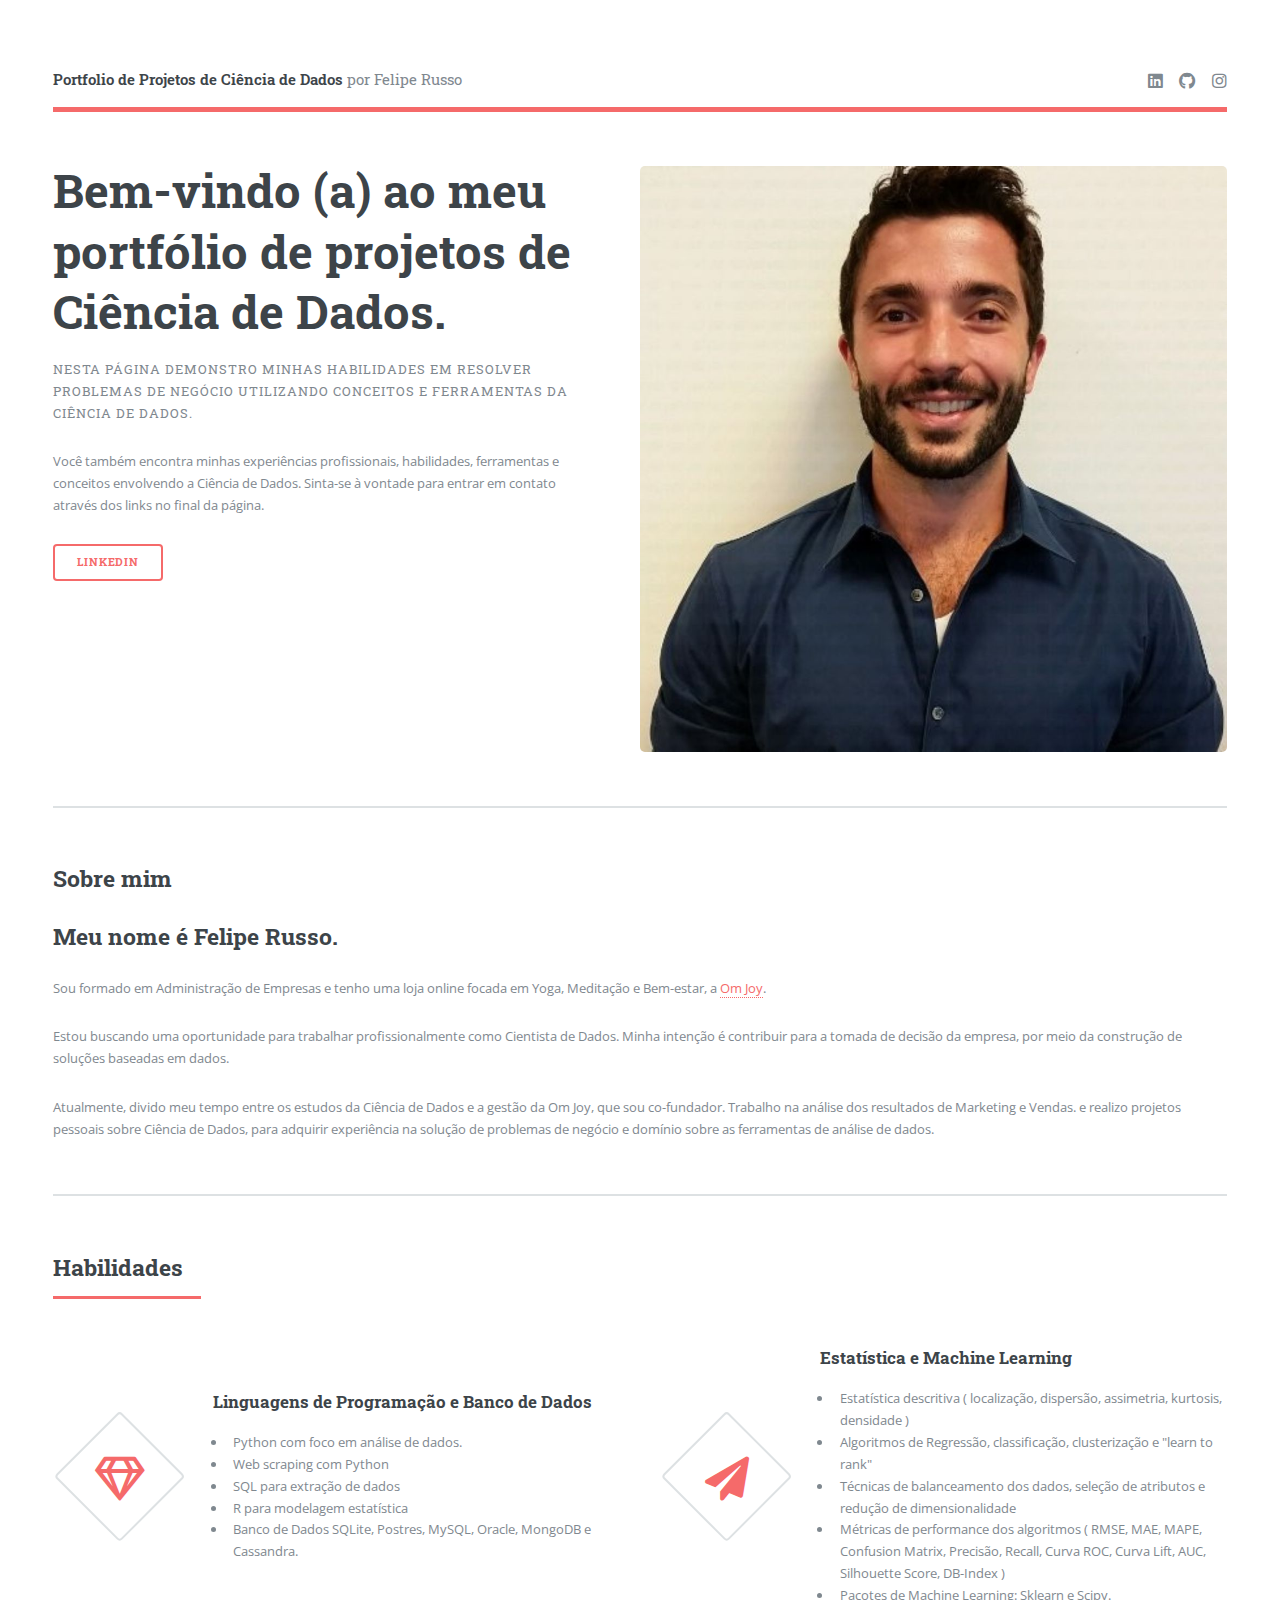
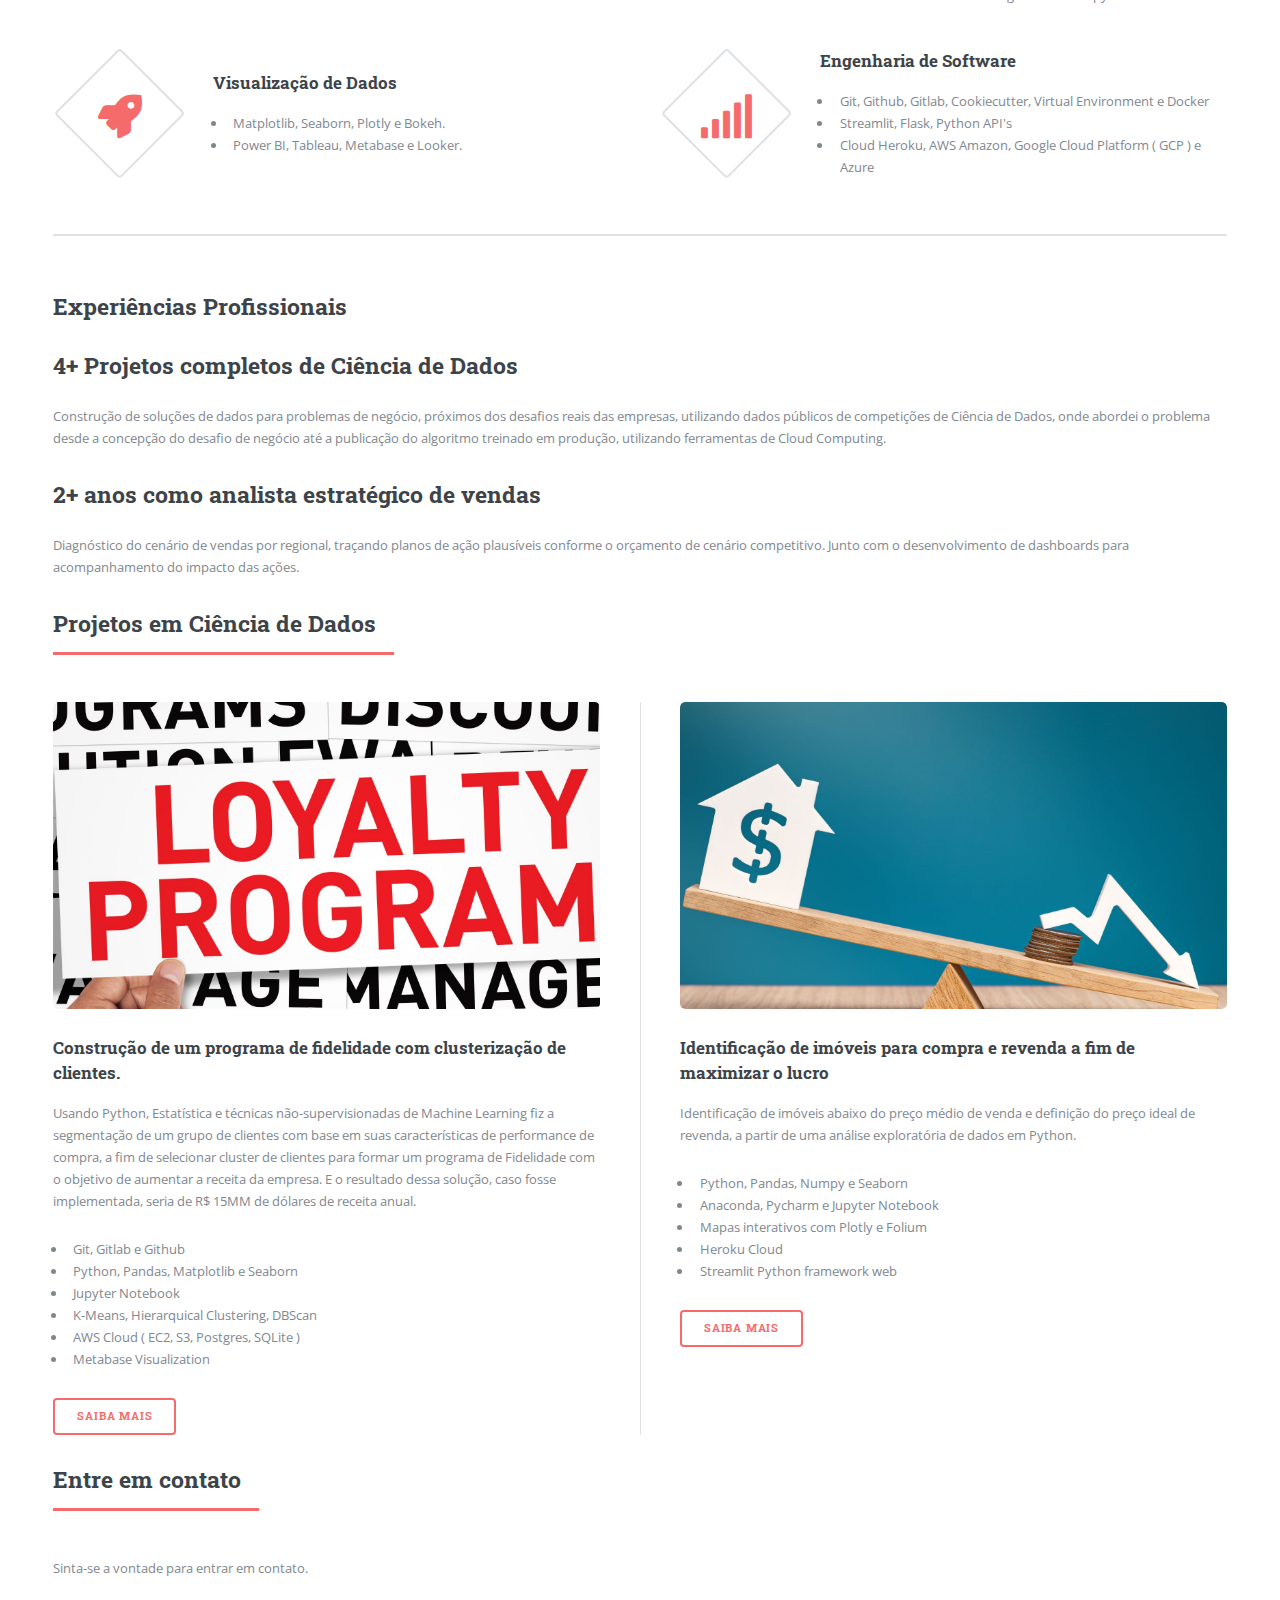
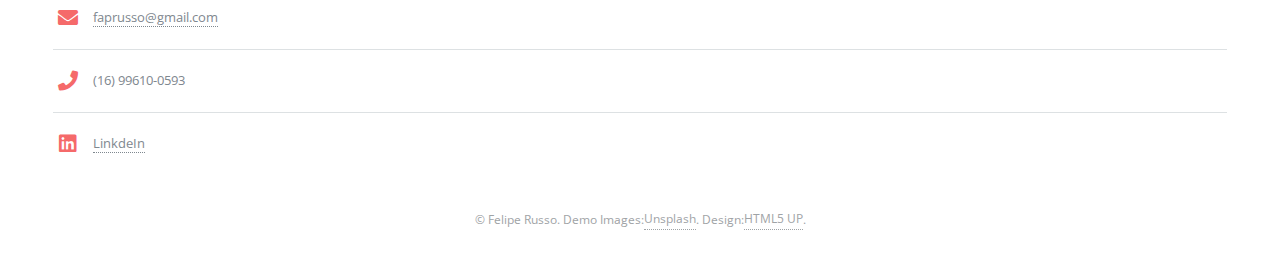
==== index.html @ 366e0771 "first commit" ====
<!DOCTYPE html>

<html>
  <head>
    <title>Portfolio de Projetos de Ciência de Dados</title>
    <meta charset="utf-8" />
    <meta
      name="viewport"
      content="width=device-width, initial-scale=1, user-scalable=no"
    />
    <link rel="stylesheet" href="assets/css/main.css" />
  </head>
  <body class="is-preload">
    <!-- Wrapper -->
    <div id="wrapper">
      <!-- Main -->
      <div id="main">
        <div class="inner">
          <!-- Header -->
          <header id="header">
            <a href="index.html" class="logo"
              ><strong>Portfolio de Projetos de Ciência de Dados</strong> por Felipe
              Russo</a
            >
            <ul class="icons">
              <li>
                <a
                  href="https://www.linkedin.com/in/felipe-russo-76a79837/"
                  target="_blank"
                  class="icon brands fa-linkedin"
                  ><span class="label">Twitter</span></a
                >
              </li>
              <li>
                <a
                  href="https://github.com/faprusso"
                  target="_blank"
                  class="icon brands fa-github"
                  ><span class="label">Facebook</span></a
                >
              </li>
              <li>
                <a
                  href="https://www.instagram.com/faprusso/"
                  target="_blank"
                  class="icon brands fa-instagram"
                  ><span class="label">Instagram</span></a
                >
              </li>
              <!-- <li>
                <a href="#" class="icon brands fa-medium-m"
                  ><span class="label">Medium</span></a
                >
              </li> -->
            </ul>
          </header>

          <!-- Banner -->
          <section id="banner">
            <div class="content">
              <header>
                <h1>
                  Bem-vindo (a) ao meu portfólio de projetos de Ciência de
                  Dados.
                </h1>
                <p>
                  Nesta página demonstro minhas habilidades em resolver
                  problemas de negócio utilizando conceitos e ferramentas da
                  Ciência de Dados.
                </p>
              </header>
              <p>
                Você também encontra minhas experiências profissionais,
                habilidades, ferramentas e conceitos envolvendo a Ciência de
                Dados. Sinta-se à vontade para entrar em contato através dos
                links no final da página.
              </p>

              <ul class="actions">
                <li>
                  <a
                    href="https://www.linkedin.com/in/felipe-russo-76a79837/"
                    target="_blank"
                    class="button big"
                    >LinkedIn</a
                  >
                </li>
              </ul>
            </div>
            <span class="image object">
              <img
                src="images/img_profile_felipe_russo_data_science.jpg"
                alt="felipe_russo_image"
              />
            </span>
          </section>

          <!-- Sobre Mim -->
          <section>
            <header class="main">
              <h2>Sobre mim</h2>
            </header>

            <!-- Content -->
            <h2 id="content">Meu nome é Felipe Russo.</h2>
            <p>
              Sou formado em Administração de Empresas e tenho uma loja online
              focada em Yoga, Meditação e Bem-estar, a
              <a href="https://www.omjoy.com.br/" target="_blank">Om Joy</a>.
            </p>
            <p>
              Estou buscando uma oportunidade para trabalhar profissionalmente
              como Cientista de Dados. Minha intenção é contribuir para a tomada
              de decisão da empresa, por meio da construção de soluções baseadas
              em dados.
            </p>
            <p>
              Atualmente, divido meu tempo entre os estudos da Ciência de Dados
              e a gestão da Om Joy, que sou co-fundador. Trabalho na análise dos
              resultados de Marketing e Vendas. e realizo projetos pessoais
              sobre Ciência de Dados, para adquirir experiência na solução de
              problemas de negócio e domínio sobre as ferramentas de análise de
              dados.
            </p>
          </section>

          <!-- Section -->
          <section>
            <header class="major">
              <h2>Habilidades</h2>
            </header>
            <div class="features">
              <article>
                <span class="icon fa-gem"></span>
                <div class="content">
                  <h3>Linguagens de Programação e Banco de Dados</h3>
                  <ul>
                    <li>Python com foco em análise de dados.</li>
                    <li>Web scraping com Python</li>
                    <li>SQL para extração de dados</li>
                    <li>R para modelagem estatística</li>
                    <li>Banco de Dados SQLite, Postres, MySQL, Oracle, MongoDB e Cassandra.</li>
                  </ul>
                </div>
              </article>
              <article>
                <span class="icon solid fa-paper-plane"></span>
                <div class="content">
                  <h3>Estatística e Machine Learning</h3>
                  <ul>
                    <li>Estatística descritiva ( localização, dispersão, assimetria, kurtosis, densidade )</li>
                    <li>Algoritmos de Regressão, classificação, clusterização e "learn to rank"</li>
                    <li>Técnicas de balanceamento dos dados, seleção de atributos e redução de
                      dimensionalidade</li>
                    <li>Métricas de performance dos algoritmos ( RMSE, MAE, MAPE, Confusion Matrix,
                      Precisão, Recall, Curva ROC, Curva Lift, AUC, Silhouette Score, DB-Index )</li>
                    <li>Pacotes de Machine Learning: Sklearn e Scipy.</li>
                  </ul>
                </div>
              </article>
              <article>
                <span class="icon solid fa-rocket"></span>
                <div class="content">
                  <h3>Visualização de Dados</h3>
                  <ul>
                    <li>Matplotlib, Seaborn, Plotly e Bokeh.</li>
                    <li>Power BI, Tableau, Metabase e Looker.</li>
                  </ul>
                </div>
              </article>
              <article>
                <span class="icon solid fa-signal"></span>
                <div class="content">
                  <h3>Engenharia de Software</h3>
                  <ul>
                    <li>Git, Github, Gitlab, Cookiecutter, Virtual Environment e Docker</li>
                    <li>Streamlit, Flask, Python API's</li>
                    <li>Cloud Heroku, AWS Amazon, Google Cloud Platform ( GCP ) e Azure</li>
                  </ul>
                </div>
              </article>
            </div>
          </section>

          <!-- Experiências Profissionais -->

          <section>
            <header class="main">
              <h2>Experiências Profissionais</h2>
            </header>

            <!-- Content -->
            <h2 id="content">4+ Projetos completos de Ciência de Dados</h2>
            <p>Construção de soluções de dados para problemas de negócio, próximos dos desafios
              reais das empresas, utilizando dados públicos de competições de Ciência de Dados,
              onde abordei o problema desde a concepção do desafio de negócio até a
              publicação do algoritmo treinado em produção, utilizando ferramentas de Cloud
              Computing.</p>
            
              <h2 id="content">2+ anos como analista estratégico de vendas</h2>
            <p>Diagnóstico do cenário de vendas por regional, traçando planos de ação plausíveis 
              conforme o orçamento de cenário competitivo. Junto com o desenvolvimento de dashboards para acompanhamento do impacto das ações.</p>
              

          <!-- Projetos em Ciência de Dados  -->
          <section>
            <header class="major">
              <h2>Projetos em Ciência de Dados</h2>
            </header>
            <div class="posts">
              <article>
                <a href="#" class="image"
                  ><img src="images/loyalty_program.jpg" alt=""
                /></a>
                <h3>
                  Construção de um programa de fidelidade com clusterização de
                  clientes.
                </h3>
                <p>
                  Usando Python, Estatística e técnicas não-supervisionadas de
                  Machine Learning fiz a segmentação de um grupo de clientes com
                  base em suas características de performance de compra, a fim
                  de selecionar cluster de clientes para formar um programa de
                  Fidelidade com o objetivo de aumentar a receita da empresa. E
                  o resultado dessa solução, caso fosse implementada, seria de
                  R$ 15MM de dólares de receita anual.
                </p>
                <ul>
                  <li>Git, Gitlab e Github</li>
                  <li>Python, Pandas, Matplotlib e Seaborn</li>
                  <li>Jupyter Notebook</li>
                  <li>K-Means, Hierarquical Clustering, DBScan</li>
                  <li>AWS Cloud ( EC2, S3, Postgres, SQLite )</li>
                  <li>Metabase Visualization</li>
                </ul>
                <ul class="actions">
                  <li><a href="#" class="button">Saiba Mais</a></li>
                </ul>
              </article>
              <article>
                <a href="#" class="image"
                  ><img src="images/cluster_imob.jpg" alt=""
                /></a>
                <h3>
                  Identificação de imóveis para compra e revenda a fim de
                  maximizar o lucro
                </h3>
                <p>
                  Identificação de imóveis abaixo do preço médio de venda e
                  definição do preço ideal de revenda, a partir de uma análise
                  exploratória de dados em Python.
                </p>
                <ul>
                  <li>Python, Pandas, Numpy e Seaborn</li>
                  <li>Anaconda, Pycharm e Jupyter Notebook</li>
                  <li>Mapas interativos com Plotly e Folium</li>
                  <li>Heroku Cloud</li>
                  <li>Streamlit Python framework web</li>
                </ul>
                <ul class="actions">
                  <li><a href="#" class="button">Saiba Mais</a></li>
                </ul>
              <!-- </article>
              <article>
                <a href="#" class="image"
                  ><img src="images/pic03.jpg" alt=""
                /></a>
                <h3>Tempus ullamcorper</h3>
                <p>
                  Aenean ornare velit lacus, ac varius enim lorem ullamcorper
                  dolore. Proin aliquam facilisis ante interdum. Sed nulla amet
                  lorem feugiat tempus aliquam.
                </p>
                <ul class="actions">
                  <li><a href="#" class="button">More</a></li>
                </ul>
              </article>
              <article>
                <a href="#" class="image"
                  ><img src="images/pic04.jpg" alt=""
                /></a>
                <h3>Sed etiam facilis</h3>
                <p>
                  Aenean ornare velit lacus, ac varius enim lorem ullamcorper
                  dolore. Proin aliquam facilisis ante interdum. Sed nulla amet
                  lorem feugiat tempus aliquam.
                </p>
                <ul class="actions">
                  <li><a href="#" class="button">More</a></li>
                </ul>
              </article>
              <article>
                <a href="#" class="image"
                  ><img src="images/pic05.jpg" alt=""
                /></a>
                <h3>Feugiat lorem aenean</h3>
                <p>
                  Aenean ornare velit lacus, ac varius enim lorem ullamcorper
                  dolore. Proin aliquam facilisis ante interdum. Sed nulla amet
                  lorem feugiat tempus aliquam.
                </p>
                <ul class="actions">
                  <li><a href="#" class="button">More</a></li>
                </ul>
              </article>
              <article>
                <a href="#" class="image"
                  ><img src="images/pic06.jpg" alt=""
                /></a>
                <h3>Amet varius aliquam</h3>
                <p>
                  Aenean ornare velit lacus, ac varius enim lorem ullamcorper
                  dolore. Proin aliquam facilisis ante interdum. Sed nulla amet
                  lorem feugiat tempus aliquam.
                </p>
                <ul class="actions">
                  <li><a href="#" class="button">More</a></li>
                </ul>
              </article> -->
            </div>
          </section>

            <!-- Contato -->
            <section>
              <header class="major">
                <h2>Entre em contato</h2>
              </header>
              <p>
                Sinta-se a vontade para entrar em contato.
              </p>
              <ul class="contact">
                <li class="icon solid fa-envelope">
                  <a href="faprusso@gmail.com" target="_blank">faprusso@gmail.com</a>
                </li>
                <li class="icon solid fa-phone">(16) 99610-0593</li>
                <li class="icon brands fa-linkedin"><a href="https://www.linkedin.com/in/felipe-russo-76a79837/" target="_blank">LinkdeIn</a></li>
              </ul>
            </section>
        </div>
       
      </div>

      
      </div>
          <!-- Footer -->
          <footer id="footer">
            <p class="copyright">
              &copy; Felipe Russo. Demo Images:
              <a href="https://unsplash.com">Unsplash</a>. Design:
              <a href="https://html5up.net">HTML5 UP</a>.
            </p>
          </footer>
        </div>
      </div>
    </div>

    <!-- Scripts -->
    <script src="assets/js/jquery.min.js"></script>
    <script src="assets/js/browser.min.js"></script>
    <script src="assets/js/breakpoints.min.js"></script>
    <script src="assets/js/util.js"></script>
    <script src="assets/js/main.js"></script>
  </body>
</html>
---- assets/css/main.css ----
@import url(fontawesome-all.min.css);
@import url("https://fonts.googleapis.com/css?family=Open+Sans:400,600,400italic,600italic|Roboto+Slab:400,700");
/*
	Editorial by HTML5 UP
	html5up.net | @ajlkn
	Free for personal and commercial use under the CCA 3.0 license (html5up.net/license)
*/
html,
body,
div,
span,
applet,
object,
iframe,
h1,
h2,
h3,
h4,
h5,
h6,
p,
blockquote,
pre,
a,
abbr,
acronym,
address,
big,
cite,
code,
del,
dfn,
em,
img,
ins,
kbd,
q,
s,
samp,
small,
strike,
strong,
sub,
sup,
tt,
var,
b,
u,
i,
center,
dl,
dt,
dd,
ol,
ul,
li,
fieldset,
form,
label,
legend,
table,
caption,
tbody,
tfoot,
thead,
tr,
th,
td,
article,
aside,
canvas,
details,
embed,
figure,
figcaption,
footer,
header,
hgroup,
menu,
nav,
output,
ruby,
section,
summary,
time,
mark,
audio,
video {
  margin: 0;
  padding: 0;
  border: 0;
  font-size: 100%;
  font: inherit;
  vertical-align: baseline;
}

article,
aside,
details,
figcaption,
figure,
footer,
header,
hgroup,
menu,
nav,
section {
  display: block;
}

body {
  line-height: 1;
}

ol,
ul {
  list-style: none;
}

blockquote,
q {
  quotes: none;
}
blockquote:before,
blockquote:after,
q:before,
q:after {
  content: "";
  content: none;
}

table {
  border-collapse: collapse;
  border-spacing: 0;
}

body {
  -webkit-text-size-adjust: none;
}

mark {
  background-color: transparent;
  color: inherit;
}

input::-moz-focus-inner {
  border: 0;
  padding: 0;
}

input,
select,
textarea {
  -moz-appearance: none;
  -webkit-appearance: none;
  -ms-appearance: none;
  appearance: none;
}

/* Basic */
@-ms-viewport {
  width: device-width;
}

body {
  -ms-overflow-style: scrollbar;
}

@media screen and (max-width: 480px) {
  html,
  body {
    min-width: 320px;
  }
}

html {
  box-sizing: border-box;
}

*,
*:before,
*:after {
  box-sizing: inherit;
}

body {
  background: #ffffff;
}
body.is-preload *,
body.is-preload *:before,
body.is-preload *:after,
body.is-resizing *,
body.is-resizing *:before,
body.is-resizing *:after {
  -moz-animation: none !important;
  -webkit-animation: none !important;
  -ms-animation: none !important;
  animation: none !important;
  -moz-transition: none !important;
  -webkit-transition: none !important;
  -ms-transition: none !important;
  transition: none !important;
}

/* Type */
body,
input,
select,
textarea {
  color: #7f888f;
  font-family: "Open Sans", sans-serif;
  font-size: 13pt;
  font-weight: 400;
  line-height: 1.65;
}
@media screen and (max-width: 1680px) {
  body,
  input,
  select,
  textarea {
    font-size: 11pt;
  }
}
@media screen and (max-width: 1280px) {
  body,
  input,
  select,
  textarea {
    font-size: 10pt;
  }
}
@media screen and (max-width: 360px) {
  body,
  input,
  select,
  textarea {
    font-size: 9pt;
  }
}

a {
  -moz-transition: color 0.2s ease-in-out, border-bottom-color 0.2s ease-in-out;
  -webkit-transition: color 0.2s ease-in-out,
    border-bottom-color 0.2s ease-in-out;
  -ms-transition: color 0.2s ease-in-out, border-bottom-color 0.2s ease-in-out;
  transition: color 0.2s ease-in-out, border-bottom-color 0.2s ease-in-out;
  border-bottom: dotted 1px;
  color: #f56a6a;
  text-decoration: none;
}
a:hover {
  border-bottom-color: #f56a6a;
  color: #f56a6a !important;
}
a:hover strong {
  color: inherit;
}

strong,
b {
  color: #3d4449;
  font-weight: 600;
}

em,
i {
  font-style: italic;
}

p {
  margin: 0 0 2em 0;
}

h1,
h2,
h3,
h4,
h5,
h6 {
  color: #3d4449;
  font-family: "Roboto Slab", serif;
  font-weight: 700;
  line-height: 1.5;
  margin: 0 0 1em 0;
}
h1 a,
h2 a,
h3 a,
h4 a,
h5 a,
h6 a {
  color: inherit;
  text-decoration: none;
  border-bottom: 0;
}

h1 {
  font-size: 4em;
  margin: 0 0 0.5em 0;
  line-height: 1.3;
}

h2 {
  font-size: 1.75em;
}

h3 {
  font-size: 1.25em;
}

h4 {
  font-size: 1.1em;
}

h5 {
  font-size: 0.9em;
}

h6 {
  font-size: 0.7em;
}

@media screen and (max-width: 1680px) {
  h1 {
    font-size: 3.5em;
  }
}

@media screen and (max-width: 980px) {
  h1 {
    font-size: 3.25em;
  }
}

@media screen and (max-width: 736px) {
  h1 {
    font-size: 2em;
    line-height: 1.4;
  }
  h2 {
    font-size: 1.5em;
  }
}

sub {
  font-size: 0.8em;
  position: relative;
  top: 0.5em;
}

sup {
  font-size: 0.8em;
  position: relative;
  top: -0.5em;
}

blockquote {
  border-left: solid 3px rgba(210, 215, 217, 0.75);
  font-style: italic;
  margin: 0 0 2em 0;
  padding: 0.5em 0 0.5em 2em;
}

code {
  background: rgba(230, 235, 237, 0.25);
  border-radius: 0.375em;
  border: solid 1px rgba(210, 215, 217, 0.75);
  font-family: "Courier New", monospace;
  font-size: 0.9em;
  margin: 0 0.25em;
  padding: 0.25em 0.65em;
}

pre {
  -webkit-overflow-scrolling: touch;
  font-family: "Courier New", monospace;
  font-size: 0.9em;
  margin: 0 0 2em 0;
}
pre code {
  display: block;
  line-height: 1.75;
  padding: 1em 1.5em;
  overflow-x: auto;
}

hr {
  border: 0;
  border-bottom: solid 1px rgba(210, 215, 217, 0.75);
  margin: 2em 0;
}
hr.major {
  margin: 3em 0;
}

.align-left {
  text-align: left;
}

.align-center {
  text-align: center;
}

.align-right {
  text-align: right;
}

/* Row */
.row {
  display: flex;
  flex-wrap: wrap;
  box-sizing: border-box;
  align-items: stretch;
}
.row > * {
  box-sizing: border-box;
}
.row.gtr-uniform > * > :last-child {
  margin-bottom: 0;
}
.row.aln-left {
  justify-content: flex-start;
}
.row.aln-center {
  justify-content: center;
}
.row.aln-right {
  justify-content: flex-end;
}
.row.aln-top {
  align-items: flex-start;
}
.row.aln-middle {
  align-items: center;
}
.row.aln-bottom {
  align-items: flex-end;
}
.row > .imp {
  order: -1;
}
.row > .col-1 {
  width: 8.33333%;
}
.row > .off-1 {
  margin-left: 8.33333%;
}
.row > .col-2 {
  width: 16.66667%;
}
.row > .off-2 {
  margin-left: 16.66667%;
}
.row > .col-3 {
  width: 25%;
}
.row > .off-3 {
  margin-left: 25%;
}
.row > .col-4 {
  width: 33.33333%;
}
.row > .off-4 {
  margin-left: 33.33333%;
}
.row > .col-5 {
  width: 41.66667%;
}
.row > .off-5 {
  margin-left: 41.66667%;
}
.row > .col-6 {
  width: 50%;
}
.row > .off-6 {
  margin-left: 50%;
}
.row > .col-7 {
  width: 58.33333%;
}
.row > .off-7 {
  margin-left: 58.33333%;
}
.row > .col-8 {
  width: 66.66667%;
}
.row > .off-8 {
  margin-left: 66.66667%;
}
.row > .col-9 {
  width: 75%;
}
.row > .off-9 {
  margin-left: 75%;
}
.row > .col-10 {
  width: 83.33333%;
}
.row > .off-10 {
  margin-left: 83.33333%;
}
.row > .col-11 {
  width: 91.66667%;
}
.row > .off-11 {
  margin-left: 91.66667%;
}
.row > .col-12 {
  width: 100%;
}
.row > .off-12 {
  margin-left: 100%;
}
.row.gtr-0 {
  margin-top: 0;
  margin-left: 0em;
}
.row.gtr-0 > * {
  padding: 0 0 0 0em;
}
.row.gtr-0.gtr-uniform {
  margin-top: 0em;
}
.row.gtr-0.gtr-uniform > * {
  padding-top: 0em;
}
.row.gtr-25 {
  margin-top: 0;
  margin-left: -0.375em;
}
.row.gtr-25 > * {
  padding: 0 0 0 0.375em;
}
.row.gtr-25.gtr-uniform {
  margin-top: -0.375em;
}
.row.gtr-25.gtr-uniform > * {
  padding-top: 0.375em;
}
.row.gtr-50 {
  margin-top: 0;
  margin-left: -0.75em;
}
.row.gtr-50 > * {
  padding: 0 0 0 0.75em;
}
.row.gtr-50.gtr-uniform {
  margin-top: -0.75em;
}
.row.gtr-50.gtr-uniform > * {
  padding-top: 0.75em;
}
.row {
  margin-top: 0;
  margin-left: -1.5em;
}
.row > * {
  padding: 0 0 0 1.5em;
}
.row.gtr-uniform {
  margin-top: -1.5em;
}
.row.gtr-uniform > * {
  padding-top: 1.5em;
}
.row.gtr-150 {
  margin-top: 0;
  margin-left: -2.25em;
}
.row.gtr-150 > * {
  padding: 0 0 0 2.25em;
}
.row.gtr-150.gtr-uniform {
  margin-top: -2.25em;
}
.row.gtr-150.gtr-uniform > * {
  padding-top: 2.25em;
}
.row.gtr-200 {
  margin-top: 0;
  margin-left: -3em;
}
.row.gtr-200 > * {
  padding: 0 0 0 3em;
}
.row.gtr-200.gtr-uniform {
  margin-top: -3em;
}
.row.gtr-200.gtr-uniform > * {
  padding-top: 3em;
}
@media screen and (max-width: 1680px) {
  .row {
    display: flex;
    flex-wrap: wrap;
    box-sizing: border-box;
    align-items: stretch;
  }
  .row > * {
    box-sizing: border-box;
  }
  .row.gtr-uniform > * > :last-child {
    margin-bottom: 0;
  }
  .row.aln-left {
    justify-content: flex-start;
  }
  .row.aln-center {
    justify-content: center;
  }
  .row.aln-right {
    justify-content: flex-end;
  }
  .row.aln-top {
    align-items: flex-start;
  }
  .row.aln-middle {
    align-items: center;
  }
  .row.aln-bottom {
    align-items: flex-end;
  }
  .row > .imp-xlarge {
    order: -1;
  }
  .row > .col-1-xlarge {
    width: 8.33333%;
  }
  .row > .off-1-xlarge {
    margin-left: 8.33333%;
  }
  .row > .col-2-xlarge {
    width: 16.66667%;
  }
  .row > .off-2-xlarge {
    margin-left: 16.66667%;
  }
  .row > .col-3-xlarge {
    width: 25%;
  }
  .row > .off-3-xlarge {
    margin-left: 25%;
  }
  .row > .col-4-xlarge {
    width: 33.33333%;
  }
  .row > .off-4-xlarge {
    margin-left: 33.33333%;
  }
  .row > .col-5-xlarge {
    width: 41.66667%;
  }
  .row > .off-5-xlarge {
    margin-left: 41.66667%;
  }
  .row > .col-6-xlarge {
    width: 50%;
  }
  .row > .off-6-xlarge {
    margin-left: 50%;
  }
  .row > .col-7-xlarge {
    width: 58.33333%;
  }
  .row > .off-7-xlarge {
    margin-left: 58.33333%;
  }
  .row > .col-8-xlarge {
    width: 66.66667%;
  }
  .row > .off-8-xlarge {
    margin-left: 66.66667%;
  }
  .row > .col-9-xlarge {
    width: 75%;
  }
  .row > .off-9-xlarge {
    margin-left: 75%;
  }
  .row > .col-10-xlarge {
    width: 83.33333%;
  }
  .row > .off-10-xlarge {
    margin-left: 83.33333%;
  }
  .row > .col-11-xlarge {
    width: 91.66667%;
  }
  .row > .off-11-xlarge {
    margin-left: 91.66667%;
  }
  .row > .col-12-xlarge {
    width: 100%;
  }
  .row > .off-12-xlarge {
    margin-left: 100%;
  }
  .row.gtr-0 {
    margin-top: 0;
    margin-left: 0em;
  }
  .row.gtr-0 > * {
    padding: 0 0 0 0em;
  }
  .row.gtr-0.gtr-uniform {
    margin-top: 0em;
  }
  .row.gtr-0.gtr-uniform > * {
    padding-top: 0em;
  }
  .row.gtr-25 {
    margin-top: 0;
    margin-left: -0.375em;
  }
  .row.gtr-25 > * {
    padding: 0 0 0 0.375em;
  }
  .row.gtr-25.gtr-uniform {
    margin-top: -0.375em;
  }
  .row.gtr-25.gtr-uniform > * {
    padding-top: 0.375em;
  }
  .row.gtr-50 {
    margin-top: 0;
    margin-left: -0.75em;
  }
  .row.gtr-50 > * {
    padding: 0 0 0 0.75em;
  }
  .row.gtr-50.gtr-uniform {
    margin-top: -0.75em;
  }
  .row.gtr-50.gtr-uniform > * {
    padding-top: 0.75em;
  }
  .row {
    margin-top: 0;
    margin-left: -1.5em;
  }
  .row > * {
    padding: 0 0 0 1.5em;
  }
  .row.gtr-uniform {
    margin-top: -1.5em;
  }
  .row.gtr-uniform > * {
    padding-top: 1.5em;
  }
  .row.gtr-150 {
    margin-top: 0;
    margin-left: -2.25em;
  }
  .row.gtr-150 > * {
    padding: 0 0 0 2.25em;
  }
  .row.gtr-150.gtr-uniform {
    margin-top: -2.25em;
  }
  .row.gtr-150.gtr-uniform > * {
    padding-top: 2.25em;
  }
  .row.gtr-200 {
    margin-top: 0;
    margin-left: -3em;
  }
  .row.gtr-200 > * {
    padding: 0 0 0 3em;
  }
  .row.gtr-200.gtr-uniform {
    margin-top: -3em;
  }
  .row.gtr-200.gtr-uniform > * {
    padding-top: 3em;
  }
}
@media screen and (max-width: 1280px) {
  .row {
    display: flex;
    flex-wrap: wrap;
    box-sizing: border-box;
    align-items: stretch;
  }
  .row > * {
    box-sizing: border-box;
  }
  .row.gtr-uniform > * > :last-child {
    margin-bottom: 0;
  }
  .row.aln-left {
    justify-content: flex-start;
  }
  .row.aln-center {
    justify-content: center;
  }
  .row.aln-right {
    justify-content: flex-end;
  }
  .row.aln-top {
    align-items: flex-start;
  }
  .row.aln-middle {
    align-items: center;
  }
  .row.aln-bottom {
    align-items: flex-end;
  }
  .row > .imp-large {
    order: -1;
  }
  .row > .col-1-large {
    width: 8.33333%;
  }
  .row > .off-1-large {
    margin-left: 8.33333%;
  }
  .row > .col-2-large {
    width: 16.66667%;
  }
  .row > .off-2-large {
    margin-left: 16.66667%;
  }
  .row > .col-3-large {
    width: 25%;
  }
  .row > .off-3-large {
    margin-left: 25%;
  }
  .row > .col-4-large {
    width: 33.33333%;
  }
  .row > .off-4-large {
    margin-left: 33.33333%;
  }
  .row > .col-5-large {
    width: 41.66667%;
  }
  .row > .off-5-large {
    margin-left: 41.66667%;
  }
  .row > .col-6-large {
    width: 50%;
  }
  .row > .off-6-large {
    margin-left: 50%;
  }
  .row > .col-7-large {
    width: 58.33333%;
  }
  .row > .off-7-large {
    margin-left: 58.33333%;
  }
  .row > .col-8-large {
    width: 66.66667%;
  }
  .row > .off-8-large {
    margin-left: 66.66667%;
  }
  .row > .col-9-large {
    width: 75%;
  }
  .row > .off-9-large {
    margin-left: 75%;
  }
  .row > .col-10-large {
    width: 83.33333%;
  }
  .row > .off-10-large {
    margin-left: 83.33333%;
  }
  .row > .col-11-large {
    width: 91.66667%;
  }
  .row > .off-11-large {
    margin-left: 91.66667%;
  }
  .row > .col-12-large {
    width: 100%;
  }
  .row > .off-12-large {
    margin-left: 100%;
  }
  .row.gtr-0 {
    margin-top: 0;
    margin-left: 0em;
  }
  .row.gtr-0 > * {
    padding: 0 0 0 0em;
  }
  .row.gtr-0.gtr-uniform {
    margin-top: 0em;
  }
  .row.gtr-0.gtr-uniform > * {
    padding-top: 0em;
  }
  .row.gtr-25 {
    margin-top: 0;
    margin-left: -0.375em;
  }
  .row.gtr-25 > * {
    padding: 0 0 0 0.375em;
  }
  .row.gtr-25.gtr-uniform {
    margin-top: -0.375em;
  }
  .row.gtr-25.gtr-uniform > * {
    padding-top: 0.375em;
  }
  .row.gtr-50 {
    margin-top: 0;
    margin-left: -0.75em;
  }
  .row.gtr-50 > * {
    padding: 0 0 0 0.75em;
  }
  .row.gtr-50.gtr-uniform {
    margin-top: -0.75em;
  }
  .row.gtr-50.gtr-uniform > * {
    padding-top: 0.75em;
  }
  .row {
    margin-top: 0;
    margin-left: -1.5em;
  }
  .row > * {
    padding: 0 0 0 1.5em;
  }
  .row.gtr-uniform {
    margin-top: -1.5em;
  }
  .row.gtr-uniform > * {
    padding-top: 1.5em;
  }
  .row.gtr-150 {
    margin-top: 0;
    margin-left: -2.25em;
  }
  .row.gtr-150 > * {
    padding: 0 0 0 2.25em;
  }
  .row.gtr-150.gtr-uniform {
    margin-top: -2.25em;
  }
  .row.gtr-150.gtr-uniform > * {
    padding-top: 2.25em;
  }
  .row.gtr-200 {
    margin-top: 0;
    margin-left: -3em;
  }
  .row.gtr-200 > * {
    padding: 0 0 0 3em;
  }
  .row.gtr-200.gtr-uniform {
    margin-top: -3em;
  }
  .row.gtr-200.gtr-uniform > * {
    padding-top: 3em;
  }
}
@media screen and (max-width: 980px) {
  .row {
    display: flex;
    flex-wrap: wrap;
    box-sizing: border-box;
    align-items: stretch;
  }
  .row > * {
    box-sizing: border-box;
  }
  .row.gtr-uniform > * > :last-child {
    margin-bottom: 0;
  }
  .row.aln-left {
    justify-content: flex-start;
  }
  .row.aln-center {
    justify-content: center;
  }
  .row.aln-right {
    justify-content: flex-end;
  }
  .row.aln-top {
    align-items: flex-start;
  }
  .row.aln-middle {
    align-items: center;
  }
  .row.aln-bottom {
    align-items: flex-end;
  }
  .row > .imp-medium {
    order: -1;
  }
  .row > .col-1-medium {
    width: 8.33333%;
  }
  .row > .off-1-medium {
    margin-left: 8.33333%;
  }
  .row > .col-2-medium {
    width: 16.66667%;
  }
  .row > .off-2-medium {
    margin-left: 16.66667%;
  }
  .row > .col-3-medium {
    width: 25%;
  }
  .row > .off-3-medium {
    margin-left: 25%;
  }
  .row > .col-4-medium {
    width: 33.33333%;
  }
  .row > .off-4-medium {
    margin-left: 33.33333%;
  }
  .row > .col-5-medium {
    width: 41.66667%;
  }
  .row > .off-5-medium {
    margin-left: 41.66667%;
  }
  .row > .col-6-medium {
    width: 50%;
  }
  .row > .off-6-medium {
    margin-left: 50%;
  }
  .row > .col-7-medium {
    width: 58.33333%;
  }
  .row > .off-7-medium {
    margin-left: 58.33333%;
  }
  .row > .col-8-medium {
    width: 66.66667%;
  }
  .row > .off-8-medium {
    margin-left: 66.66667%;
  }
  .row > .col-9-medium {
    width: 75%;
  }
  .row > .off-9-medium {
    margin-left: 75%;
  }
  .row > .col-10-medium {
    width: 83.33333%;
  }
  .row > .off-10-medium {
    margin-left: 83.33333%;
  }
  .row > .col-11-medium {
    width: 91.66667%;
  }
  .row > .off-11-medium {
    margin-left: 91.66667%;
  }
  .row > .col-12-medium {
    width: 100%;
  }
  .row > .off-12-medium {
    margin-left: 100%;
  }
  .row.gtr-0 {
    margin-top: 0;
    margin-left: 0em;
  }
  .row.gtr-0 > * {
    padding: 0 0 0 0em;
  }
  .row.gtr-0.gtr-uniform {
    margin-top: 0em;
  }
  .row.gtr-0.gtr-uniform > * {
    padding-top: 0em;
  }
  .row.gtr-25 {
    margin-top: 0;
    margin-left: -0.375em;
  }
  .row.gtr-25 > * {
    padding: 0 0 0 0.375em;
  }
  .row.gtr-25.gtr-uniform {
    margin-top: -0.375em;
  }
  .row.gtr-25.gtr-uniform > * {
    padding-top: 0.375em;
  }
  .row.gtr-50 {
    margin-top: 0;
    margin-left: -0.75em;
  }
  .row.gtr-50 > * {
    padding: 0 0 0 0.75em;
  }
  .row.gtr-50.gtr-uniform {
    margin-top: -0.75em;
  }
  .row.gtr-50.gtr-uniform > * {
    padding-top: 0.75em;
  }
  .row {
    margin-top: 0;
    margin-left: -1.5em;
  }
  .row > * {
    padding: 0 0 0 1.5em;
  }
  .row.gtr-uniform {
    margin-top: -1.5em;
  }
  .row.gtr-uniform > * {
    padding-top: 1.5em;
  }
  .row.gtr-150 {
    margin-top: 0;
    margin-left: -2.25em;
  }
  .row.gtr-150 > * {
    padding: 0 0 0 2.25em;
  }
  .row.gtr-150.gtr-uniform {
    margin-top: -2.25em;
  }
  .row.gtr-150.gtr-uniform > * {
    padding-top: 2.25em;
  }
  .row.gtr-200 {
    margin-top: 0;
    margin-left: -3em;
  }
  .row.gtr-200 > * {
    padding: 0 0 0 3em;
  }
  .row.gtr-200.gtr-uniform {
    margin-top: -3em;
  }
  .row.gtr-200.gtr-uniform > * {
    padding-top: 3em;
  }
}
@media screen and (max-width: 736px) {
  .row {
    display: flex;
    flex-wrap: wrap;
    box-sizing: border-box;
    align-items: stretch;
  }
  .row > * {
    box-sizing: border-box;
  }
  .row.gtr-uniform > * > :last-child {
    margin-bottom: 0;
  }
  .row.aln-left {
    justify-content: flex-start;
  }
  .row.aln-center {
    justify-content: center;
  }
  .row.aln-right {
    justify-content: flex-end;
  }
  .row.aln-top {
    align-items: flex-start;
  }
  .row.aln-middle {
    align-items: center;
  }
  .row.aln-bottom {
    align-items: flex-end;
  }
  .row > .imp-small {
    order: -1;
  }
  .row > .col-1-small {
    width: 8.33333%;
  }
  .row > .off-1-small {
    margin-left: 8.33333%;
  }
  .row > .col-2-small {
    width: 16.66667%;
  }
  .row > .off-2-small {
    margin-left: 16.66667%;
  }
  .row > .col-3-small {
    width: 25%;
  }
  .row > .off-3-small {
    margin-left: 25%;
  }
  .row > .col-4-small {
    width: 33.33333%;
  }
  .row > .off-4-small {
    margin-left: 33.33333%;
  }
  .row > .col-5-small {
    width: 41.66667%;
  }
  .row > .off-5-small {
    margin-left: 41.66667%;
  }
  .row > .col-6-small {
    width: 50%;
  }
  .row > .off-6-small {
    margin-left: 50%;
  }
  .row > .col-7-small {
    width: 58.33333%;
  }
  .row > .off-7-small {
    margin-left: 58.33333%;
  }
  .row > .col-8-small {
    width: 66.66667%;
  }
  .row > .off-8-small {
    margin-left: 66.66667%;
  }
  .row > .col-9-small {
    width: 75%;
  }
  .row > .off-9-small {
    margin-left: 75%;
  }
  .row > .col-10-small {
    width: 83.33333%;
  }
  .row > .off-10-small {
    margin-left: 83.33333%;
  }
  .row > .col-11-small {
    width: 91.66667%;
  }
  .row > .off-11-small {
    margin-left: 91.66667%;
  }
  .row > .col-12-small {
    width: 100%;
  }
  .row > .off-12-small {
    margin-left: 100%;
  }
  .row.gtr-0 {
    margin-top: 0;
    margin-left: 0em;
  }
  .row.gtr-0 > * {
    padding: 0 0 0 0em;
  }
  .row.gtr-0.gtr-uniform {
    margin-top: 0em;
  }
  .row.gtr-0.gtr-uniform > * {
    padding-top: 0em;
  }
  .row.gtr-25 {
    margin-top: 0;
    margin-left: -0.375em;
  }
  .row.gtr-25 > * {
    padding: 0 0 0 0.375em;
  }
  .row.gtr-25.gtr-uniform {
    margin-top: -0.375em;
  }
  .row.gtr-25.gtr-uniform > * {
    padding-top: 0.375em;
  }
  .row.gtr-50 {
    margin-top: 0;
    margin-left: -0.75em;
  }
  .row.gtr-50 > * {
    padding: 0 0 0 0.75em;
  }
  .row.gtr-50.gtr-uniform {
    margin-top: -0.75em;
  }
  .row.gtr-50.gtr-uniform > * {
    padding-top: 0.75em;
  }
  .row {
    margin-top: 0;
    margin-left: -1.5em;
  }
  .row > * {
    padding: 0 0 0 1.5em;
  }
  .row.gtr-uniform {
    margin-top: -1.5em;
  }
  .row.gtr-uniform > * {
    padding-top: 1.5em;
  }
  .row.gtr-150 {
    margin-top: 0;
    margin-left: -2.25em;
  }
  .row.gtr-150 > * {
    padding: 0 0 0 2.25em;
  }
  .row.gtr-150.gtr-uniform {
    margin-top: -2.25em;
  }
  .row.gtr-150.gtr-uniform > * {
    padding-top: 2.25em;
  }
  .row.gtr-200 {
    margin-top: 0;
    margin-left: -3em;
  }
  .row.gtr-200 > * {
    padding: 0 0 0 3em;
  }
  .row.gtr-200.gtr-uniform {
    margin-top: -3em;
  }
  .row.gtr-200.gtr-uniform > * {
    padding-top: 3em;
  }
}
@media screen and (max-width: 480px) {
  .row {
    display: flex;
    flex-wrap: wrap;
    box-sizing: border-box;
    align-items: stretch;
  }
  .row > * {
    box-sizing: border-box;
  }
  .row.gtr-uniform > * > :last-child {
    margin-bottom: 0;
  }
  .row.aln-left {
    justify-content: flex-start;
  }
  .row.aln-center {
    justify-content: center;
  }
  .row.aln-right {
    justify-content: flex-end;
  }
  .row.aln-top {
    align-items: flex-start;
  }
  .row.aln-middle {
    align-items: center;
  }
  .row.aln-bottom {
    align-items: flex-end;
  }
  .row > .imp-xsmall {
    order: -1;
  }
  .row > .col-1-xsmall {
    width: 8.33333%;
  }
  .row > .off-1-xsmall {
    margin-left: 8.33333%;
  }
  .row > .col-2-xsmall {
    width: 16.66667%;
  }
  .row > .off-2-xsmall {
    margin-left: 16.66667%;
  }
  .row > .col-3-xsmall {
    width: 25%;
  }
  .row > .off-3-xsmall {
    margin-left: 25%;
  }
  .row > .col-4-xsmall {
    width: 33.33333%;
  }
  .row > .off-4-xsmall {
    margin-left: 33.33333%;
  }
  .row > .col-5-xsmall {
    width: 41.66667%;
  }
  .row > .off-5-xsmall {
    margin-left: 41.66667%;
  }
  .row > .col-6-xsmall {
    width: 50%;
  }
  .row > .off-6-xsmall {
    margin-left: 50%;
  }
  .row > .col-7-xsmall {
    width: 58.33333%;
  }
  .row > .off-7-xsmall {
    margin-left: 58.33333%;
  }
  .row > .col-8-xsmall {
    width: 66.66667%;
  }
  .row > .off-8-xsmall {
    margin-left: 66.66667%;
  }
  .row > .col-9-xsmall {
    width: 75%;
  }
  .row > .off-9-xsmall {
    margin-left: 75%;
  }
  .row > .col-10-xsmall {
    width: 83.33333%;
  }
  .row > .off-10-xsmall {
    margin-left: 83.33333%;
  }
  .row > .col-11-xsmall {
    width: 91.66667%;
  }
  .row > .off-11-xsmall {
    margin-left: 91.66667%;
  }
  .row > .col-12-xsmall {
    width: 100%;
  }
  .row > .off-12-xsmall {
    margin-left: 100%;
  }
  .row.gtr-0 {
    margin-top: 0;
    margin-left: 0em;
  }
  .row.gtr-0 > * {
    padding: 0 0 0 0em;
  }
  .row.gtr-0.gtr-uniform {
    margin-top: 0em;
  }
  .row.gtr-0.gtr-uniform > * {
    padding-top: 0em;
  }
  .row.gtr-25 {
    margin-top: 0;
    margin-left: -0.375em;
  }
  .row.gtr-25 > * {
    padding: 0 0 0 0.375em;
  }
  .row.gtr-25.gtr-uniform {
    margin-top: -0.375em;
  }
  .row.gtr-25.gtr-uniform > * {
    padding-top: 0.375em;
  }
  .row.gtr-50 {
    margin-top: 0;
    margin-left: -0.75em;
  }
  .row.gtr-50 > * {
    padding: 0 0 0 0.75em;
  }
  .row.gtr-50.gtr-uniform {
    margin-top: -0.75em;
  }
  .row.gtr-50.gtr-uniform > * {
    padding-top: 0.75em;
  }
  .row {
    margin-top: 0;
    margin-left: -1.5em;
  }
  .row > * {
    padding: 0 0 0 1.5em;
  }
  .row.gtr-uniform {
    margin-top: -1.5em;
  }
  .row.gtr-uniform > * {
    padding-top: 1.5em;
  }
  .row.gtr-150 {
    margin-top: 0;
    margin-left: -2.25em;
  }
  .row.gtr-150 > * {
    padding: 0 0 0 2.25em;
  }
  .row.gtr-150.gtr-uniform {
    margin-top: -2.25em;
  }
  .row.gtr-150.gtr-uniform > * {
    padding-top: 2.25em;
  }
  .row.gtr-200 {
    margin-top: 0;
    margin-left: -3em;
  }
  .row.gtr-200 > * {
    padding: 0 0 0 3em;
  }
  .row.gtr-200.gtr-uniform {
    margin-top: -3em;
  }
  .row.gtr-200.gtr-uniform > * {
    padding-top: 3em;
  }
}

/* Section/Article */
section.special,
article.special {
  text-align: center;
}

header p {
  font-family: "Roboto Slab", serif;
  font-size: 1em;
  font-weight: 400;
  letter-spacing: 0.075em;
  margin-top: -0.5em;
  text-transform: uppercase;
}

header.major > :last-child {
  border-bottom: solid 3px #f56a6a;
  display: inline-block;
  margin: 0 0 2em 0;
  padding: 0 0.75em 0.5em 0;
}

header.main > :last-child {
  margin: 0 0 1em 0;
}

/* Form */
form {
  margin: 0 0 2em 0;
}

label {
  color: #3d4449;
  display: block;
  font-size: 0.9em;
  font-weight: 600;
  margin: 0 0 1em 0;
}

input[type="text"],
input[type="password"],
input[type="email"],
input[type="tel"],
input[type="search"],
input[type="url"],
select,
textarea {
  -moz-appearance: none;
  -webkit-appearance: none;
  -ms-appearance: none;
  appearance: none;
  background: #ffffff;
  border-radius: 0.375em;
  border: none;
  border: solid 1px rgba(210, 215, 217, 0.75);
  color: inherit;
  display: block;
  outline: 0;
  padding: 0 1em;
  text-decoration: none;
  width: 100%;
}
input[type="text"]:invalid,
input[type="password"]:invalid,
input[type="email"]:invalid,
input[type="tel"]:invalid,
input[type="search"]:invalid,
input[type="url"]:invalid,
select:invalid,
textarea:invalid {
  box-shadow: none;
}
input[type="text"]:focus,
input[type="password"]:focus,
input[type="email"]:focus,
input[type="tel"]:focus,
input[type="search"]:focus,
input[type="url"]:focus,
select:focus,
textarea:focus {
  border-color: #f56a6a;
  box-shadow: 0 0 0 1px #f56a6a;
}

select {
  background-image: url("data:image/svg+xml;charset=utf8,%3Csvg xmlns='http://www.w3.org/2000/svg' width='40' height='40' preserveAspectRatio='none' viewBox='0 0 40 40'%3E%3Cpath d='M9.4,12.3l10.4,10.4l10.4-10.4c0.2-0.2,0.5-0.4,0.9-0.4c0.3,0,0.6,0.1,0.9,0.4l3.3,3.3c0.2,0.2,0.4,0.5,0.4,0.9 c0,0.4-0.1,0.6-0.4,0.9L20.7,31.9c-0.2,0.2-0.5,0.4-0.9,0.4c-0.3,0-0.6-0.1-0.9-0.4L4.3,17.3c-0.2-0.2-0.4-0.5-0.4-0.9 c0-0.4,0.1-0.6,0.4-0.9l3.3-3.3c0.2-0.2,0.5-0.4,0.9-0.4S9.1,12.1,9.4,12.3z' fill='rgba(210, 215, 217, 0.75)' /%3E%3C/svg%3E");
  background-size: 1.25em;
  background-repeat: no-repeat;
  background-position: calc(100% - 1em) center;
  height: 2.75em;
  padding-right: 2.75em;
  text-overflow: ellipsis;
}
select option {
  color: #3d4449;
  background: #ffffff;
}
select:focus::-ms-value {
  background-color: transparent;
}
select::-ms-expand {
  display: none;
}

input[type="text"],
input[type="password"],
input[type="email"],
input[type="tel"],
input[type="search"],
input[type="url"],
select {
  height: 2.75em;
}

textarea {
  padding: 0.75em 1em;
}

input[type="checkbox"],
input[type="radio"] {
  -moz-appearance: none;
  -webkit-appearance: none;
  -ms-appearance: none;
  appearance: none;
  display: block;
  float: left;
  margin-right: -2em;
  opacity: 0;
  width: 1em;
  z-index: -1;
}
input[type="checkbox"] + label,
input[type="radio"] + label {
  text-decoration: none;
  color: #7f888f;
  cursor: pointer;
  display: inline-block;
  font-size: 1em;
  font-weight: 400;
  padding-left: 2.4em;
  padding-right: 0.75em;
  position: relative;
}
input[type="checkbox"] + label:before,
input[type="radio"] + label:before {
  -moz-osx-font-smoothing: grayscale;
  -webkit-font-smoothing: antialiased;
  display: inline-block;
  font-style: normal;
  font-variant: normal;
  text-rendering: auto;
  line-height: 1;
  text-transform: none !important;
  font-family: "Font Awesome 5 Free";
  font-weight: 900;
}
input[type="checkbox"] + label:before,
input[type="radio"] + label:before {
  background: #ffffff;
  border-radius: 0.375em;
  border: solid 1px rgba(210, 215, 217, 0.75);
  content: "";
  display: inline-block;
  font-size: 0.8em;
  height: 2.0625em;
  left: 0;
  line-height: 2.0625em;
  position: absolute;
  text-align: center;
  top: 0;
  width: 2.0625em;
}
input[type="checkbox"]:checked + label:before,
input[type="radio"]:checked + label:before {
  background: #3d4449;
  border-color: #3d4449;
  color: #ffffff;
  content: "\f00c";
}
input[type="checkbox"]:focus + label:before,
input[type="radio"]:focus + label:before {
  border-color: #f56a6a;
  box-shadow: 0 0 0 1px #f56a6a;
}

input[type="checkbox"] + label:before {
  border-radius: 0.375em;
}

input[type="radio"] + label:before {
  border-radius: 100%;
}

::-webkit-input-placeholder {
  color: #9fa3a6 !important;
  opacity: 1;
}

:-moz-placeholder {
  color: #9fa3a6 !important;
  opacity: 1;
}

::-moz-placeholder {
  color: #9fa3a6 !important;
  opacity: 1;
}

:-ms-input-placeholder {
  color: #9fa3a6 !important;
  opacity: 1;
}

/* Box */
.box {
  border-radius: 0.375em;
  border: solid 1px rgba(210, 215, 217, 0.75);
  margin-bottom: 2em;
  padding: 1.5em;
}
.box > :last-child,
.box > :last-child > :last-child,
.box > :last-child > :last-child > :last-child {
  margin-bottom: 0;
}
.box.alt {
  border: 0;
  border-radius: 0;
  padding: 0;
}

/* Icon */
.icon {
  text-decoration: none;
  border-bottom: none;
  position: relative;
}
.icon:before {
  -moz-osx-font-smoothing: grayscale;
  -webkit-font-smoothing: antialiased;
  display: inline-block;
  font-style: normal;
  font-variant: normal;
  text-rendering: auto;
  line-height: 1;
  text-transform: none !important;
  font-family: "Font Awesome 5 Free";
  font-weight: 400;
}
.icon > .label {
  display: none;
}
.icon:before {
  line-height: inherit;
}
.icon.solid:before {
  font-weight: 900;
}
.icon.brands:before {
  font-family: "Font Awesome 5 Brands";
}

/* Image */
.image {
  border-radius: 0.375em;
  border: 0;
  display: inline-block;
  position: relative;
}
.image img {
  border-radius: 0.375em;
  display: block;
}
.image.left,
.image.right {
  max-width: 40%;
}
.image.left img,
.image.right img {
  width: 100%;
}
.image.left {
  float: left;
  padding: 0 1.5em 1em 0;
  top: 0.25em;
}
.image.right {
  float: right;
  padding: 0 0 1em 1.5em;
  top: 0.25em;
}
.image.fit {
  display: block;
  margin: 0 0 2em 0;
  width: 100%;
}
.image.fit img {
  width: 100%;
}
.image.main {
  display: block;
  margin: 0 0 3em 0;
  width: 100%;
}
.image.main img {
  width: 100%;
}

a.image {
  overflow: hidden;
}
a.image img {
  -moz-transition: -moz-transform 0.2s ease;
  -webkit-transition: -webkit-transform 0.2s ease;
  -ms-transition: -ms-transform 0.2s ease;
  transition: transform 0.2s ease;
}
a.image:hover img {
  -moz-transform: scale(1.075);
  -webkit-transform: scale(1.075);
  -ms-transform: scale(1.075);
  transform: scale(1.075);
}

/* List */
ol {
  list-style: decimal;
  margin: 0 0 2em 0;
  padding-left: 1.25em;
}
ol li {
  padding-left: 0.25em;
}

ul {
  list-style: disc;
  margin: 0 0 2em 0;
  padding-left: 1em;
}
ul li {
  padding-left: 0.5em;
}
ul.alt {
  list-style: none;
  padding-left: 0;
}
ul.alt li {
  border-top: solid 1px rgba(210, 215, 217, 0.75);
  padding: 0.5em 0;
}
ul.alt li:first-child {
  border-top: 0;
  padding-top: 0;
}

dl {
  margin: 0 0 2em 0;
}
dl dt {
  display: block;
  font-weight: 600;
  margin: 0 0 1em 0;
}
dl dd {
  margin-left: 2em;
}

/* Actions */
ul.actions {
  display: -moz-flex;
  display: -webkit-flex;
  display: -ms-flex;
  display: flex;
  cursor: default;
  list-style: none;
  margin-left: -1em;
  padding-left: 0;
}
ul.actions li {
  padding: 0 0 0 1em;
  vertical-align: middle;
}
ul.actions.special {
  -moz-justify-content: center;
  -webkit-justify-content: center;
  -ms-justify-content: center;
  justify-content: center;
  width: 100%;
  margin-left: 0;
}
ul.actions.special li:first-child {
  padding-left: 0;
}
ul.actions.stacked {
  -moz-flex-direction: column;
  -webkit-flex-direction: column;
  -ms-flex-direction: column;
  flex-direction: column;
  margin-left: 0;
}
ul.actions.stacked li {
  padding: 1.3em 0 0 0;
}
ul.actions.stacked li:first-child {
  padding-top: 0;
}
ul.actions.fit {
  width: calc(100% + 1em);
}
ul.actions.fit li {
  -moz-flex-grow: 1;
  -webkit-flex-grow: 1;
  -ms-flex-grow: 1;
  flex-grow: 1;
  -moz-flex-shrink: 1;
  -webkit-flex-shrink: 1;
  -ms-flex-shrink: 1;
  flex-shrink: 1;
  width: 100%;
}
ul.actions.fit li > * {
  width: 100%;
}
ul.actions.fit.stacked {
  width: 100%;
}

/* Icons */
ul.icons {
  cursor: default;
  list-style: none;
  padding-left: 0;
}
ul.icons li {
  display: inline-block;
  padding: 0 1em 0 0;
}
ul.icons li:last-child {
  padding-right: 0;
}
ul.icons li .icon {
  color: inherit;
}
ul.icons li .icon:before {
  font-size: 1.25em;
}

/* Contact */
ul.contact {
  list-style: none;
  padding: 0;
}
ul.contact li {
  text-decoration: none;
  border-top: solid 1px rgba(210, 215, 217, 0.75);
  margin: 1.5em 0 0 0;
  padding: 1.5em 0 0 3em;
  position: relative;
}
ul.contact li:before {
  -moz-osx-font-smoothing: grayscale;
  -webkit-font-smoothing: antialiased;
  display: inline-block;
  font-style: normal;
  font-variant: normal;
  text-rendering: auto;
  line-height: 1;
  text-transform: none !important;
  font-family: "Font Awesome 5 Free";
  font-weight: 400;
}
ul.contact li:before {
  color: #f56a6a;
  display: inline-block;
  font-size: 1.5em;
  height: 1.125em;
  left: 0;
  line-height: 1.125em;
  position: absolute;
  text-align: center;
  top: 1em;
  width: 1.5em;
}
ul.contact li:first-child {
  border-top: 0;
  margin-top: 0;
  padding-top: 0;
}
ul.contact li:first-child:before {
  top: 0;
}
ul.contact li a {
  color: inherit;
}

/* Pagination */
ul.pagination {
  cursor: default;
  list-style: none;
  padding-left: 0;
}
ul.pagination li {
  display: inline-block;
  padding-left: 0;
  vertical-align: middle;
}
ul.pagination li > .page {
  -moz-transition: background-color 0.2s ease-in-out, color 0.2s ease-in-out;
  -webkit-transition: background-color 0.2s ease-in-out, color 0.2s ease-in-out;
  -ms-transition: background-color 0.2s ease-in-out, color 0.2s ease-in-out;
  transition: background-color 0.2s ease-in-out, color 0.2s ease-in-out;
  border-bottom: 0;
  border-radius: 0.375em;
  display: inline-block;
  font-size: 0.8em;
  font-weight: 600;
  height: 2em;
  line-height: 2em;
  margin: 0 0.125em;
  min-width: 2em;
  padding: 0 0.5em;
  text-align: center;
}
ul.pagination li > .page.active {
  background-color: #f56a6a;
  color: #ffffff !important;
}
ul.pagination li > .page.active:hover {
  background-color: #f67878;
}
ul.pagination li > .page.active:active {
  background-color: #f45c5c;
}
ul.pagination li:first-child {
  padding-right: 0.75em;
}
ul.pagination li:last-child {
  padding-left: 0.75em;
}
@media screen and (max-width: 480px) {
  ul.pagination li:nth-child(n + 2):nth-last-child(n + 2) {
    display: none;
  }
  ul.pagination li:first-child {
    padding-right: 0;
  }
}

/* Table */
.table-wrapper {
  -webkit-overflow-scrolling: touch;
  overflow-x: auto;
}

table {
  margin: 0 0 2em 0;
  width: 100%;
}
table tbody tr {
  border: solid 1px rgba(210, 215, 217, 0.75);
  border-left: 0;
  border-right: 0;
}
table tbody tr:nth-child(2n + 1) {
  background-color: rgba(230, 235, 237, 0.25);
}
table td {
  padding: 0.75em 0.75em;
}
table th {
  color: #3d4449;
  font-size: 0.9em;
  font-weight: 600;
  padding: 0 0.75em 0.75em 0.75em;
  text-align: left;
}
table thead {
  border-bottom: solid 2px rgba(210, 215, 217, 0.75);
}
table tfoot {
  border-top: solid 2px rgba(210, 215, 217, 0.75);
}
table.alt {
  border-collapse: separate;
}
table.alt tbody tr td {
  border: solid 1px rgba(210, 215, 217, 0.75);
  border-left-width: 0;
  border-top-width: 0;
}
table.alt tbody tr td:first-child {
  border-left-width: 1px;
}
table.alt tbody tr:first-child td {
  border-top-width: 1px;
}
table.alt thead {
  border-bottom: 0;
}
table.alt tfoot {
  border-top: 0;
}

/* Button */
input[type="submit"],
input[type="reset"],
input[type="button"],
button,
.button {
  /* -moz-appearance: none;
  -webkit-appearance: none;
  -ms-appearance: none;
  appearance: none;
  -moz-transition: background-color 0.2s ease-in-out, color 0.2s ease-in-out;
  -webkit-transition: background-color 0.2s ease-in-out, color 0.2s ease-in-out;
  -ms-transition: background-color 0.2s ease-in-out, color 0.2s ease-in-out;
  transition: background-color 0.2s ease-in-out, color 0.2s ease-in-out; */
  background-color: transparent;
  border-radius: 0.375em;
  border: 0;
  box-shadow: inset 0 0 0 2px #f56a6a;
  color: #f56a6a !important;
  cursor: pointer;
  display: inline-block;
  font-family: "Roboto Slab", serif;
  font-size: 0.8em;
  font-weight: 700;
  height: 3.5em;
  letter-spacing: 0.075em;
  line-height: 3.5em;
  padding: 0 2.25em;
  text-align: center;
  text-decoration: none;
  text-transform: uppercase;
  white-space: nowrap;
  transition: 0.5s;
}
input[type="submit"]:hover,
input[type="reset"]:hover,
input[type="button"]:hover,
button:hover,
.button:hover {
  background-color: rgba(245, 106, 106, 0.05);
}
input[type="submit"]:active,
input[type="reset"]:active,
input[type="button"]:active,
button:active,
.button:active {
  background-color: rgba(245, 106, 106, 0.15);
}
input[type="submit"].icon:before,
input[type="reset"].icon:before,
input[type="button"].icon:before,
button.icon:before,
.button.icon:before {
  margin-right: 0.5em;
}
input[type="submit"].fit,
input[type="reset"].fit,
input[type="button"].fit,
button.fit,
.button.fit {
  width: 100%;
}
input[type="submit"].small,
input[type="reset"].small,
input[type="button"].small,
button.small,
.button.small {
  font-size: 0.6em;
}
input[type="submit"].large,
input[type="reset"].large,
input[type="button"].large,
button.large,
.button.large {
  font-size: 1em;
  height: 3.65em;
  line-height: 3.65em;
}
input[type="submit"].primary,
input[type="reset"].primary,
input[type="button"].primary,
button.primary,
.button.primary {
  background-color: #f56a6a;
  box-shadow: none;
  color: #ffffff !important;
}
input[type="submit"].primary:hover,
input[type="reset"].primary:hover,
input[type="button"].primary:hover,
button.primary:hover,
.button.primary:hover {
  background-color: #f67878;
}
input[type="submit"].primary:active,
input[type="reset"].primary:active,
input[type="button"].primary:active,
button.primary:active,
.button.primary:active {
  background-color: #f45c5c;
}
input[type="submit"].disabled,
input[type="submit"]:disabled,
input[type="reset"].disabled,
input[type="reset"]:disabled,
input[type="button"].disabled,
input[type="button"]:disabled,
button.disabled,
button:disabled,
.button.disabled,
.button:disabled {
  pointer-events: none;
  opacity: 0.25;
}

/* Mini Posts */
.mini-posts article {
  border-top: solid 1px rgba(210, 215, 217, 0.75);
  margin-top: 2em;
  padding-top: 2em;
}
.mini-posts article .image {
  display: block;
  margin: 0 0 1.5em 0;
}
.mini-posts article .image img {
  display: block;
  width: 100%;
}
.mini-posts article:first-child {
  border-top: 0;
  margin-top: 0;
  padding-top: 0;
}

/* Features */
.features {
  display: -moz-flex;
  display: -webkit-flex;
  display: -ms-flex;
  display: flex;
  -moz-flex-wrap: wrap;
  -webkit-flex-wrap: wrap;
  -ms-flex-wrap: wrap;
  flex-wrap: wrap;
  margin: 0 0 2em -3em;
  width: calc(100% + 3em);
}
.features article {
  -moz-align-items: center;
  -webkit-align-items: center;
  -ms-align-items: center;
  align-items: center;
  display: -moz-flex;
  display: -webkit-flex;
  display: -ms-flex;
  display: flex;
  margin: 0 0 3em 3em;
  position: relative;
  width: calc(50% - 3em);
}
.features article:nth-child(2n - 1) {
  margin-right: 1.5em;
}
.features article:nth-child(2n) {
  margin-left: 1.5em;
}
.features article:nth-last-child(1),
.features article:nth-last-child(2) {
  margin-bottom: 0;
}
.features article .icon {
  -moz-flex-grow: 0;
  -webkit-flex-grow: 0;
  -ms-flex-grow: 0;
  flex-grow: 0;
  -moz-flex-shrink: 0;
  -webkit-flex-shrink: 0;
  -ms-flex-shrink: 0;
  flex-shrink: 0;
  display: block;
  height: 10em;
  line-height: 10em;
  margin: 0 2em 0 0;
  text-align: center;
  width: 10em;
}
.features article .icon:before {
  color: #f56a6a;
  font-size: 2.75rem;
  position: relative;
  top: 0.05em;
}
.features article .icon:after {
  -moz-transform: rotate(45deg);
  -webkit-transform: rotate(45deg);
  -ms-transform: rotate(45deg);
  transform: rotate(45deg);
  border-radius: 0.25rem;
  border: solid 2px rgba(210, 215, 217, 0.75);
  content: "";
  display: block;
  height: 7em;
  left: 50%;
  margin: -3.5em 0 0 -3.5em;
  position: absolute;
  top: 50%;
  width: 7em;
}
.features article .content {
  -moz-flex-grow: 1;
  -webkit-flex-grow: 1;
  -ms-flex-grow: 1;
  flex-grow: 1;
  -moz-flex-shrink: 1;
  -webkit-flex-shrink: 1;
  -ms-flex-shrink: 1;
  flex-shrink: 1;
  width: 100%;
}
.features article .content > :last-child {
  margin-bottom: 0;
}
@media screen and (max-width: 980px) {
  .features {
    margin: 0 0 2em 0;
    width: 100%;
  }
  .features article {
    margin: 0 0 3em 0;
    width: 100%;
  }
  .features article:nth-child(2n - 1) {
    margin-right: 0;
  }
  .features article:nth-child(2n) {
    margin-left: 0;
  }
  .features article:nth-last-child(1),
  .features article:nth-last-child(2) {
    margin-bottom: 3em;
  }
  .features article:last-child {
    margin-bottom: 0;
  }
  .features article .icon {
    height: 8em;
    line-height: 8em;
    width: 8em;
  }
  .features article .icon:before {
    font-size: 2.25rem;
  }
  .features article .icon:after {
    height: 6em;
    margin: -3em 0 0 -3em;
    width: 6em;
  }
}
@media screen and (max-width: 480px) {
  .features article {
    -moz-flex-direction: column;
    -webkit-flex-direction: column;
    -ms-flex-direction: column;
    flex-direction: column;
    -moz-align-items: -moz-flex-start;
    -webkit-align-items: -webkit-flex-start;
    -ms-align-items: -ms-flex-start;
    align-items: flex-start;
  }
  .features article .icon {
    height: 6em;
    line-height: 6em;
    margin: 0 0 1.5em 0;
    width: 6em;
  }
  .features article .icon:before {
    font-size: 1.5rem;
  }
  .features article .icon:after {
    height: 4em;
    margin: -2em 0 0 -2em;
    width: 4em;
  }
}
@media screen and (max-width: 480px) {
  .features article .icon:before {
    font-size: 1.25rem;
  }
}

/* Posts */
.posts {
  display: -moz-flex;
  display: -webkit-flex;
  display: -ms-flex;
  display: flex;
  -moz-flex-wrap: wrap;
  -webkit-flex-wrap: wrap;
  -ms-flex-wrap: wrap;
  flex-wrap: wrap;
  margin: 0 0 2em -6em;
  width: calc(100% + 6em);
}
.posts article {
  -moz-flex-grow: 0;
  -webkit-flex-grow: 0;
  -ms-flex-grow: 0;
  flex-grow: 0;
  -moz-flex-shrink: 1;
  -webkit-flex-shrink: 1;
  -ms-flex-shrink: 1;
  flex-shrink: 1;
  margin: 0 0 6em 6em;
  position: relative;
  width: calc(33.33333% - 6em);
}
.posts article:before {
  background: rgba(210, 215, 217, 0.75);
  content: "";
  display: block;
  height: calc(100% + 6em);
  left: -3em;
  position: absolute;
  top: 0;
  width: 1px;
}
.posts article:after {
  background: rgba(210, 215, 217, 0.75);
  bottom: -3em;
  content: "";
  display: block;
  height: 1px;
  position: absolute;
  right: 0;
  width: calc(100% + 6em);
}
.posts article > :last-child {
  margin-bottom: 0;
}
.posts article .image {
  display: block;
  margin: 0 0 2em 0;
}
.posts article .image img {
  display: block;
  width: 100%;
}
@media screen and (min-width: 1681px) {
  .posts article:nth-child(3n + 1):before {
    display: none;
  }
  .posts article:nth-child(3n + 1):after {
    width: 100%;
  }
  .posts article:nth-last-child(1),
  .posts article:nth-last-child(2),
  .posts article:nth-last-child(3) {
    margin-bottom: 0;
  }
  .posts article:nth-last-child(1):before,
  .posts article:nth-last-child(2):before,
  .posts article:nth-last-child(3):before {
    height: 100%;
  }
  .posts article:nth-last-child(1):after,
  .posts article:nth-last-child(2):after,
  .posts article:nth-last-child(3):after {
    display: none;
  }
}
@media screen and (max-width: 1680px) {
  .posts article {
    width: calc(50% - 6em);
  }
  .posts article:nth-last-child(3) {
    margin-bottom: 6em;
  }
}
@media screen and (min-width: 481px) and (max-width: 1680px) {
  .posts article:nth-child(2n + 1):before {
    display: none;
  }
  .posts article:nth-child(2n + 1):after {
    width: 100%;
  }
  .posts article:nth-last-child(1),
  .posts article:nth-last-child(2) {
    margin-bottom: 0;
  }
  .posts article:nth-last-child(1):before,
  .posts article:nth-last-child(2):before {
    height: 100%;
  }
  .posts article:nth-last-child(1):after,
  .posts article:nth-last-child(2):after {
    display: none;
  }
}
@media screen and (max-width: 736px) {
  .posts {
    margin: 0 0 2em -4.5em;
    width: calc(100% + 4.5em);
  }
  .posts article {
    margin: 0 0 4.5em 4.5em;
    width: calc(50% - 4.5em);
  }
  .posts article:before {
    height: calc(100% + 4.5em);
    left: -2.25em;
  }
  .posts article:after {
    bottom: -2.25em;
    width: calc(100% + 4.5em);
  }
  .posts article:nth-last-child(3) {
    margin-bottom: 4.5em;
  }
}
@media screen and (max-width: 480px) {
  .posts {
    margin: 0 0 2em 0;
    width: 100%;
  }
  .posts article {
    margin: 0 0 4.5em 0;
    width: 100%;
  }
  .posts article:before {
    display: none;
  }
  .posts article:after {
    width: 100%;
  }
  .posts article:last-child {
    margin-bottom: 0;
  }
  .posts article:last-child:after {
    display: none;
  }
}

/* Wrapper */
#wrapper {
  display: -moz-flex;
  display: -webkit-flex;
  display: -ms-flex;
  display: flex;
  -moz-flex-direction: row-reverse;
  -webkit-flex-direction: row-reverse;
  -ms-flex-direction: row-reverse;
  flex-direction: row-reverse;
  min-height: 100vh;
}

/* Main */
#main {
  -moz-flex-grow: 1;
  -webkit-flex-grow: 1;
  -ms-flex-grow: 1;
  flex-grow: 1;
  -moz-flex-shrink: 1;
  -webkit-flex-shrink: 1;
  -ms-flex-shrink: 1;
  flex-shrink: 1;
  width: 100%;
}
#main > .inner {
  padding: 0 6em 0.1em 6em;
  margin: 0 auto;
  max-width: 110em;
}
#main > .inner > section {
  padding: 6em 0 4em 0;
  border-top: solid 2px rgba(210, 215, 217, 0.75);
}
#main > .inner > section:first-of-type {
  border-top: 0 !important;
}
@media screen and (max-width: 1680px) {
  #main > .inner {
    padding: 0 5em 0.1em 5em;
  }
  #main > .inner > section {
    padding: 5em 0 3em 0;
  }
}
@media screen and (max-width: 1280px) {
  #main > .inner {
    padding: 0 4em 0.1em 4em;
  }
  #main > .inner > section {
    padding: 4em 0 2em 0;
  }
}
@media screen and (max-width: 736px) {
  #main > .inner {
    padding: 0 2em 0.1em 2em;
  }
  #main > .inner > section {
    padding: 3em 0 1em 0;
  }
}

/* Sidebar */
#search form {
  text-decoration: none;
  position: relative;
}
#search form:before {
  -moz-osx-font-smoothing: grayscale;
  -webkit-font-smoothing: antialiased;
  display: inline-block;
  font-style: normal;
  font-variant: normal;
  text-rendering: auto;
  line-height: 1;
  text-transform: none !important;
  font-family: "Font Awesome 5 Free";
  font-weight: 900;
}
#search form:before {
  -moz-transform: scaleX(-1);
  -webkit-transform: scaleX(-1);
  -ms-transform: scaleX(-1);
  transform: scaleX(-1);
  color: #7f888f;
  content: "\f002";
  cursor: default;
  display: block;
  font-size: 1.5em;
  height: 2em;
  line-height: 2em;
  opacity: 0.325;
  position: absolute;
  right: 0;
  text-align: center;
  top: 0;
  width: 2em;
}
#search form input[type="text"] {
  padding-right: 2.75em;
}

#sidebar {
  -moz-flex-grow: 0;
  -webkit-flex-grow: 0;
  -ms-flex-grow: 0;
  flex-grow: 0;
  -moz-flex-shrink: 0;
  -webkit-flex-shrink: 0;
  -ms-flex-shrink: 0;
  flex-shrink: 0;
  -moz-transition: margin-left 0.5s ease, box-shadow 0.5s ease;
  -webkit-transition: margin-left 0.5s ease, box-shadow 0.5s ease;
  -ms-transition: margin-left 0.5s ease, box-shadow 0.5s ease;
  transition: margin-left 0.5s ease, box-shadow 0.5s ease;
  background-color: #f5f6f7;
  font-size: 0.9em;
  position: relative;
  width: 26em;
}
#sidebar h2 {
  font-size: 1.38889em;
}
#sidebar > .inner {
  padding: 2.22222em 2.22222em 2.44444em 2.22222em;
  position: relative;
  width: 26em;
}
#sidebar > .inner > * {
  border-bottom: solid 2px rgba(210, 215, 217, 0.75);
  margin: 0 0 3.5em 0;
  padding: 0 0 3.5em 0;
}
#sidebar > .inner > * > :last-child {
  margin-bottom: 0;
}
#sidebar > .inner > *:last-child {
  border-bottom: 0;
  margin-bottom: 0;
  padding-bottom: 0;
}
#sidebar > .inner > .alt {
  background-color: #eff1f2;
  border-bottom: 0;
  margin: -2.22222em 0 4.44444em -2.22222em;
  padding: 2.22222em;
  width: calc(100% + 4.44444em);
}
#sidebar .toggle {
  text-decoration: none;
  -moz-transition: left 0.5s ease;
  -webkit-transition: left 0.5s ease;
  -ms-transition: left 0.5s ease;
  transition: left 0.5s ease;
  -webkit-tap-highlight-color: rgba(255, 255, 255, 0);
  border: 0;
  display: block;
  height: 7.5em;
  left: 26em;
  line-height: 7.5em;
  outline: 0;
  overflow: hidden;
  position: absolute;
  text-align: center;
  text-indent: -15em;
  white-space: nowrap;
  top: 0;
  width: 6em;
  z-index: 10000;
}
#sidebar .toggle:before {
  -moz-osx-font-smoothing: grayscale;
  -webkit-font-smoothing: antialiased;
  display: inline-block;
  font-style: normal;
  font-variant: normal;
  text-rendering: auto;
  line-height: 1;
  text-transform: none !important;
  font-family: "Font Awesome 5 Free";
  font-weight: 900;
}
#sidebar .toggle:before {
  content: "\f0c9";
  font-size: 2rem;
  height: inherit;
  left: 0;
  line-height: inherit;
  position: absolute;
  text-indent: 0;
  top: 0;
  width: inherit;
}
#sidebar.inactive {
  margin-left: -26em;
}
@media screen and (max-width: 1680px) {
  #sidebar {
    width: 24em;
  }
  #sidebar > .inner {
    padding: 1.66667em 1.66667em 1.33333em 1.66667em;
    width: 24em;
  }
  #sidebar > .inner > .alt {
    margin: -1.66667em 0 3.33333em -1.66667em;
    padding: 1.66667em;
    width: calc(100% + 3.33333em);
  }
  #sidebar .toggle {
    height: 6.25em;
    left: 24em;
    line-height: 6.25em;
    text-indent: 5em;
    width: 5em;
  }
  #sidebar .toggle:before {
    font-size: 1.5rem;
  }
  #sidebar.inactive {
    margin-left: -24em;
  }
}
@media screen and (max-width: 1280px) {
  #sidebar {
    box-shadow: 0 0 5em 0 rgba(0, 0, 0, 0.175);
    height: 100%;
    left: 0;
    position: fixed;
    top: 0;
    z-index: 10000;
  }
  #sidebar.inactive {
    box-shadow: none;
  }
  #sidebar > .inner {
    -webkit-overflow-scrolling: touch;
    height: 100%;
    left: 0;
    overflow-x: hidden;
    overflow-y: auto;
    position: absolute;
    top: 0;
  }
  #sidebar > .inner:after {
    content: "";
    display: block;
    height: 4em;
    width: 100%;
  }
  #sidebar .toggle {
    text-indent: 6em;
    width: 6em;
  }
  #sidebar .toggle:before {
    font-size: 1.5rem;
    margin-left: -0.4375em;
  }
  body.is-preload #sidebar {
    display: none;
  }
}
@media screen and (max-width: 736px) {
  #sidebar .toggle {
    text-indent: 7.25em;
    width: 7.25em;
  }
  #sidebar .toggle:before {
    color: #7f888f;
    margin-left: -0.0625em;
    margin-top: -0.25em;
    font-size: 1.1rem;
    z-index: 1;
  }
  #sidebar .toggle:after {
    background: rgba(222, 225, 226, 0.75);
    border-radius: 0.375em;
    content: "";
    height: 3.5em;
    left: 1em;
    position: absolute;
    top: 1em;
    width: 5em;
  }
}

/* Header */
#header {
  display: -moz-flex;
  display: -webkit-flex;
  display: -ms-flex;
  display: flex;
  border-bottom: solid 5px #f56a6a;
  padding: 6em 0 1em 0;
  position: relative;
}
#header > * {
  -moz-flex: 1;
  -webkit-flex: 1;
  -ms-flex: 1;
  flex: 1;
  margin-bottom: 0;
}
#header .logo {
  border-bottom: 0;
  color: inherit;
  font-family: "Roboto Slab", serif;
  font-size: 1.125em;
}
#header .icons {
  text-align: right;
}
@media screen and (max-width: 1680px) {
  #header {
    padding-top: 5em;
  }
}
@media screen and (max-width: 736px) {
  #header {
    padding-top: 6.5em;
  }
  #header .logo {
    font-size: 1.25em;
    margin: 0;
  }
  #header .icons {
    height: 5em;
    line-height: 5em;
    position: absolute;
    right: -0.5em;
    top: 0;
  }
}

/* Banner */
#banner {
  padding: 6em 0 4em 0;
  display: -moz-flex;
  display: -webkit-flex;
  display: -ms-flex;
  display: flex;
}
#banner h1 {
  margin-top: -0.125em;
}
#banner .content {
  -moz-flex-grow: 1;
  -webkit-flex-grow: 1;
  -ms-flex-grow: 1;
  flex-grow: 1;
  -moz-flex-shrink: 1;
  -webkit-flex-shrink: 1;
  -ms-flex-shrink: 1;
  flex-shrink: 1;
  width: 50%;
}
#banner .image {
  -moz-flex-grow: 0;
  -webkit-flex-grow: 0;
  -ms-flex-grow: 0;
  flex-grow: 0;
  -moz-flex-shrink: 0;
  -webkit-flex-shrink: 0;
  -ms-flex-shrink: 0;
  flex-shrink: 0;
  display: block;
  margin: 0 0 2em 4em;
  width: 50%;
}
#banner .image img {
  height: 100%;
  -moz-object-fit: cover;
  -webkit-object-fit: cover;
  -ms-object-fit: cover;
  object-fit: cover;
  -moz-object-position: center;
  -webkit-object-position: center;
  -ms-object-position: center;
  object-position: center;
  width: 100%;
}
@media screen and (orientation: portrait) {
  #banner {
    -moz-flex-direction: column-reverse;
    -webkit-flex-direction: column-reverse;
    -ms-flex-direction: column-reverse;
    flex-direction: column-reverse;
  }
  #banner h1 br {
    display: none;
  }
  #banner .content {
    -moz-flex-grow: 0;
    -webkit-flex-grow: 0;
    -ms-flex-grow: 0;
    flex-grow: 0;
    -moz-flex-shrink: 0;
    -webkit-flex-shrink: 0;
    -ms-flex-shrink: 0;
    flex-shrink: 0;
    width: 100%;
  }
  #banner .image {
    -moz-flex-grow: 0;
    -webkit-flex-grow: 0;
    -ms-flex-grow: 0;
    flex-grow: 0;
    -moz-flex-shrink: 0;
    -webkit-flex-shrink: 0;
    -ms-flex-shrink: 0;
    flex-shrink: 0;
    margin: 0 0 4em 0;
    height: 25em;
    max-height: 50vh;
    min-height: 18em;
    width: 100%;
  }
}
@media screen and (orientation: portrait) and (max-width: 480px) {
  #banner .image {
    max-height: 35vh;
  }
}

/* Footer */
#footer .copyright {
  display: flex;
  align-items: center;
  justify-content: center;
  color: #9fa3a6;
  font-size: 0.9em;
}
#footer .copyright a {
  color: inherit;
}

/* Menu */
#menu ul {
  -moz-user-select: none;
  -webkit-user-select: none;
  -ms-user-select: none;
  user-select: none;
  color: #3d4449;
  font-family: "Roboto Slab", serif;
  font-weight: 400;
  letter-spacing: 0.075em;
  list-style: none;
  margin-bottom: 0;
  padding: 0;
  text-transform: uppercase;
}
#menu ul a,
#menu ul span {
  border-bottom: 0;
  color: inherit;
  cursor: pointer;
  display: block;
  font-size: 0.9em;
  padding: 0.625em 0;
}
#menu ul a:hover,
#menu ul span:hover {
  color: #f56a6a;
}
#menu ul a.opener,
#menu ul span.opener {
  -moz-transition: color 0.2s ease-in-out;
  -webkit-transition: color 0.2s ease-in-out;
  -ms-transition: color 0.2s ease-in-out;
  transition: color 0.2s ease-in-out;
  text-decoration: none;
  -webkit-tap-highlight-color: rgba(255, 255, 255, 0);
  position: relative;
}
#menu ul a.opener:before,
#menu ul span.opener:before {
  -moz-osx-font-smoothing: grayscale;
  -webkit-font-smoothing: antialiased;
  display: inline-block;
  font-style: normal;
  font-variant: normal;
  text-rendering: auto;
  line-height: 1;
  text-transform: none !important;
  font-family: "Font Awesome 5 Free";
  font-weight: 900;
}
#menu ul a.opener:before,
#menu ul span.opener:before {
  -moz-transition: color 0.2s ease-in-out, -moz-transform 0.2s ease-in-out;
  -webkit-transition: color 0.2s ease-in-out, -webkit-transform 0.2s ease-in-out;
  -ms-transition: color 0.2s ease-in-out, -ms-transform 0.2s ease-in-out;
  transition: color 0.2s ease-in-out, transform 0.2s ease-in-out;
  color: #9fa3a6;
  content: "\f078";
  position: absolute;
  right: 0;
}
#menu ul a.opener:hover:before,
#menu ul span.opener:hover:before {
  color: #f56a6a;
}
#menu ul a.opener.active + ul,
#menu ul span.opener.active + ul {
  display: block;
}
#menu ul a.opener.active:before,
#menu ul span.opener.active:before {
  -moz-transform: rotate(-180deg);
  -webkit-transform: rotate(-180deg);
  -ms-transform: rotate(-180deg);
  transform: rotate(-180deg);
}

#menu > ul > li {
  border-top: solid 1px rgba(210, 215, 217, 0.75);
  margin: 0.5em 0 0 0;
  padding: 0.5em 0 0 0;
}
#menu > ul > li > ul {
  color: #9fa3a6;
  display: none;
  margin: 0.5em 0 1.5em 0;
  padding-left: 1em;
}
#menu > ul > li > ul a,
#menu > ul > li > ul span {
  font-size: 0.8em;
}
#menu > ul > li > ul > li {
  margin: 0.125em 0 0 0;
  padding: 0.125em 0 0 0;
}
#menu > ul > li:first-child {
  border-top: 0;
  margin-top: 0;
  padding-top: 0;
}
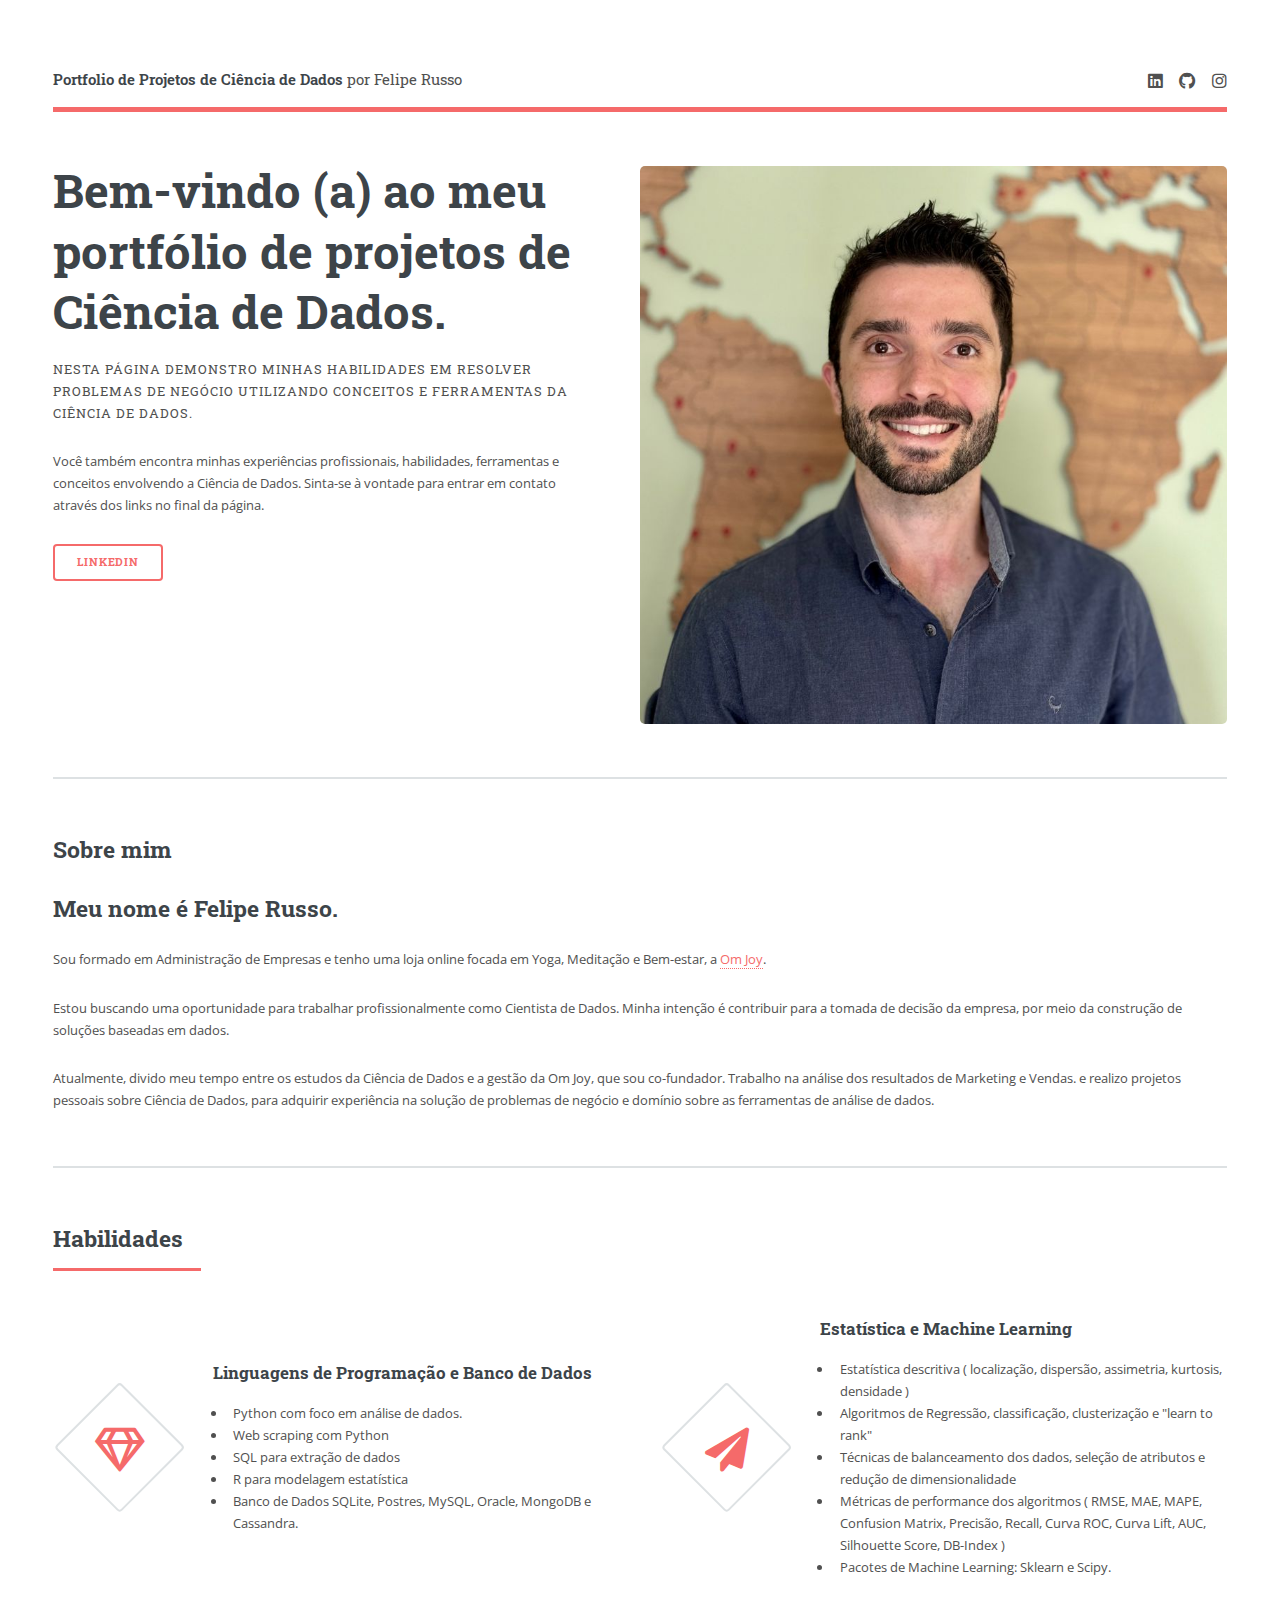
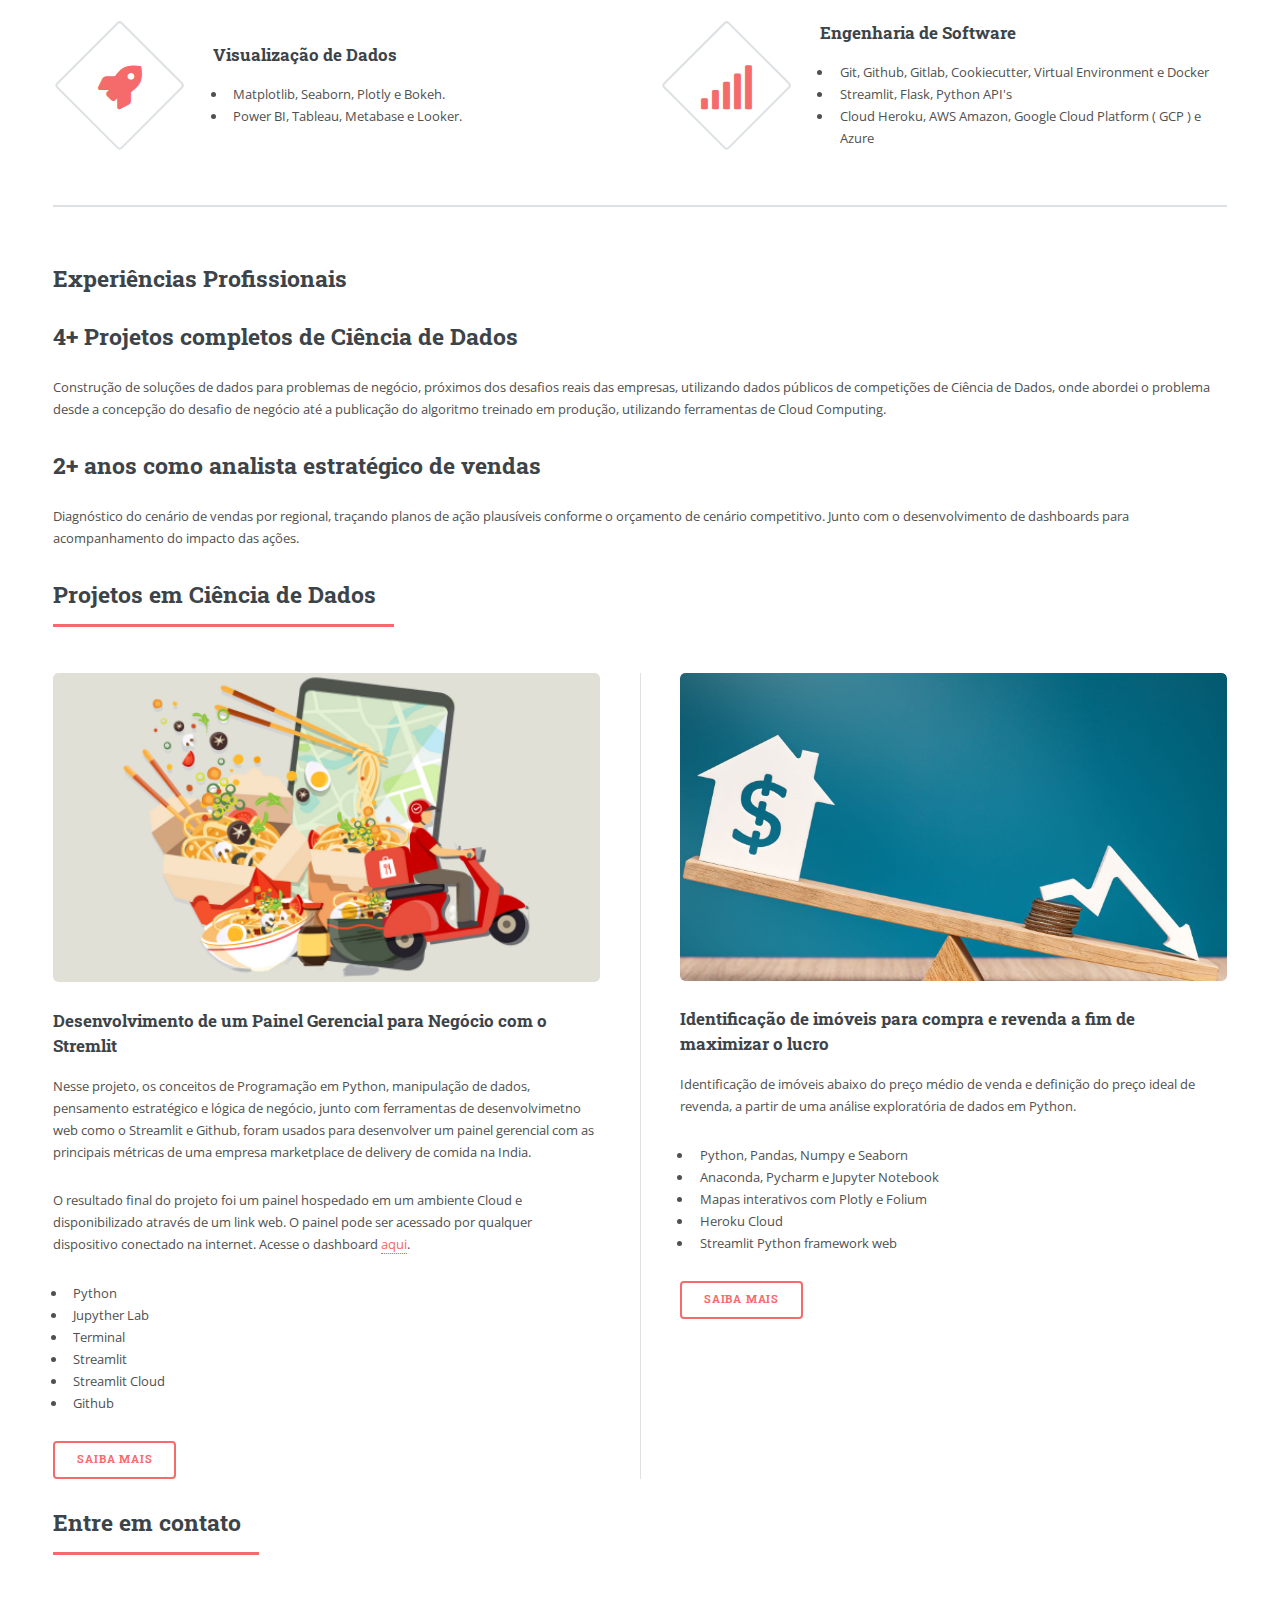
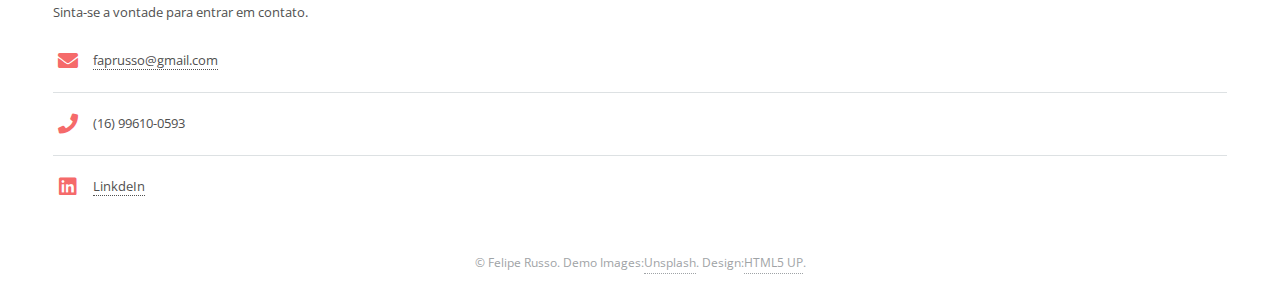
==== commit 5840b220: "Updates" ====
--- a/index.html
+++ b/index.html
@@ -1,364 +1,343 @@
-<!DOCTYPE html>
-
-<html>
-  <head>
-    <title>Portfolio de Projetos de Ciência de Dados</title>
-    <meta charset="utf-8" />
-    <meta
-      name="viewport"
-      content="width=device-width, initial-scale=1, user-scalable=no"
-    />
-    <link rel="stylesheet" href="assets/css/main.css" />
-  </head>
-  <body class="is-preload">
-    <!-- Wrapper -->
-    <div id="wrapper">
-      <!-- Main -->
-      <div id="main">
-        <div class="inner">
-          <!-- Header -->
-          <header id="header">
-            <a href="index.html" class="logo"
-              ><strong>Portfolio de Projetos de Ciência de Dados</strong> por Felipe
-              Russo</a
-            >
-            <ul class="icons">
-              <li>
-                <a
-                  href="https://www.linkedin.com/in/felipe-russo-76a79837/"
-                  target="_blank"
-                  class="icon brands fa-linkedin"
-                  ><span class="label">Twitter</span></a
-                >
-              </li>
-              <li>
-                <a
-                  href="https://github.com/faprusso"
-                  target="_blank"
-                  class="icon brands fa-github"
-                  ><span class="label">Facebook</span></a
-                >
-              </li>
-              <li>
-                <a
-                  href="https://www.instagram.com/faprusso/"
-                  target="_blank"
-                  class="icon brands fa-instagram"
-                  ><span class="label">Instagram</span></a
-                >
-              </li>
-              <!-- <li>
-                <a href="#" class="icon brands fa-medium-m"
-                  ><span class="label">Medium</span></a
-                >
-              </li> -->
-            </ul>
-          </header>
-
-          <!-- Banner -->
-          <section id="banner">
-            <div class="content">
-              <header>
-                <h1>
-                  Bem-vindo (a) ao meu portfólio de projetos de Ciência de
-                  Dados.
-                </h1>
-                <p>
-                  Nesta página demonstro minhas habilidades em resolver
-                  problemas de negócio utilizando conceitos e ferramentas da
-                  Ciência de Dados.
-                </p>
-              </header>
-              <p>
-                Você também encontra minhas experiências profissionais,
-                habilidades, ferramentas e conceitos envolvendo a Ciência de
-                Dados. Sinta-se à vontade para entrar em contato através dos
-                links no final da página.
-              </p>
-
-              <ul class="actions">
-                <li>
-                  <a
-                    href="https://www.linkedin.com/in/felipe-russo-76a79837/"
-                    target="_blank"
-                    class="button big"
-                    >LinkedIn</a
-                  >
-                </li>
-              </ul>
-            </div>
-            <span class="image object">
-              <img
-                src="images/img_profile_felipe_russo_data_science.jpg"
-                alt="felipe_russo_image"
-              />
-            </span>
-          </section>
-
-          <!-- Sobre Mim -->
-          <section>
-            <header class="main">
-              <h2>Sobre mim</h2>
-            </header>
-
-            <!-- Content -->
-            <h2 id="content">Meu nome é Felipe Russo.</h2>
-            <p>
-              Sou formado em Administração de Empresas e tenho uma loja online
-              focada em Yoga, Meditação e Bem-estar, a
-              <a href="https://www.omjoy.com.br/" target="_blank">Om Joy</a>.
-            </p>
-            <p>
-              Estou buscando uma oportunidade para trabalhar profissionalmente
-              como Cientista de Dados. Minha intenção é contribuir para a tomada
-              de decisão da empresa, por meio da construção de soluções baseadas
-              em dados.
-            </p>
-            <p>
-              Atualmente, divido meu tempo entre os estudos da Ciência de Dados
-              e a gestão da Om Joy, que sou co-fundador. Trabalho na análise dos
-              resultados de Marketing e Vendas. e realizo projetos pessoais
-              sobre Ciência de Dados, para adquirir experiência na solução de
-              problemas de negócio e domínio sobre as ferramentas de análise de
-              dados.
-            </p>
-          </section>
-
-          <!-- Section -->
-          <section>
-            <header class="major">
-              <h2>Habilidades</h2>
-            </header>
-            <div class="features">
-              <article>
-                <span class="icon fa-gem"></span>
-                <div class="content">
-                  <h3>Linguagens de Programação e Banco de Dados</h3>
-                  <ul>
-                    <li>Python com foco em análise de dados.</li>
-                    <li>Web scraping com Python</li>
-                    <li>SQL para extração de dados</li>
-                    <li>R para modelagem estatística</li>
-                    <li>Banco de Dados SQLite, Postres, MySQL, Oracle, MongoDB e Cassandra.</li>
-                  </ul>
-                </div>
-              </article>
-              <article>
-                <span class="icon solid fa-paper-plane"></span>
-                <div class="content">
-                  <h3>Estatística e Machine Learning</h3>
-                  <ul>
-                    <li>Estatística descritiva ( localização, dispersão, assimetria, kurtosis, densidade )</li>
-                    <li>Algoritmos de Regressão, classificação, clusterização e "learn to rank"</li>
-                    <li>Técnicas de balanceamento dos dados, seleção de atributos e redução de
-                      dimensionalidade</li>
-                    <li>Métricas de performance dos algoritmos ( RMSE, MAE, MAPE, Confusion Matrix,
-                      Precisão, Recall, Curva ROC, Curva Lift, AUC, Silhouette Score, DB-Index )</li>
-                    <li>Pacotes de Machine Learning: Sklearn e Scipy.</li>
-                  </ul>
-                </div>
-              </article>
-              <article>
-                <span class="icon solid fa-rocket"></span>
-                <div class="content">
-                  <h3>Visualização de Dados</h3>
-                  <ul>
-                    <li>Matplotlib, Seaborn, Plotly e Bokeh.</li>
-                    <li>Power BI, Tableau, Metabase e Looker.</li>
-                  </ul>
-                </div>
-              </article>
-              <article>
-                <span class="icon solid fa-signal"></span>
-                <div class="content">
-                  <h3>Engenharia de Software</h3>
-                  <ul>
-                    <li>Git, Github, Gitlab, Cookiecutter, Virtual Environment e Docker</li>
-                    <li>Streamlit, Flask, Python API's</li>
-                    <li>Cloud Heroku, AWS Amazon, Google Cloud Platform ( GCP ) e Azure</li>
-                  </ul>
-                </div>
-              </article>
-            </div>
-          </section>
-
-          <!-- Experiências Profissionais -->
-
-          <section>
-            <header class="main">
-              <h2>Experiências Profissionais</h2>
-            </header>
-
-            <!-- Content -->
-            <h2 id="content">4+ Projetos completos de Ciência de Dados</h2>
-            <p>Construção de soluções de dados para problemas de negócio, próximos dos desafios
-              reais das empresas, utilizando dados públicos de competições de Ciência de Dados,
-              onde abordei o problema desde a concepção do desafio de negócio até a
-              publicação do algoritmo treinado em produção, utilizando ferramentas de Cloud
-              Computing.</p>
-            
-              <h2 id="content">2+ anos como analista estratégico de vendas</h2>
-            <p>Diagnóstico do cenário de vendas por regional, traçando planos de ação plausíveis 
-              conforme o orçamento de cenário competitivo. Junto com o desenvolvimento de dashboards para acompanhamento do impacto das ações.</p>
-              
-
-          <!-- Projetos em Ciência de Dados  -->
-          <section>
-            <header class="major">
-              <h2>Projetos em Ciência de Dados</h2>
-            </header>
-            <div class="posts">
-              <article>
-                <a href="#" class="image"
-                  ><img src="images/loyalty_program.jpg" alt=""
-                /></a>
-                <h3>
-                  Construção de um programa de fidelidade com clusterização de
-                  clientes.
-                </h3>
-                <p>
-                  Usando Python, Estatística e técnicas não-supervisionadas de
-                  Machine Learning fiz a segmentação de um grupo de clientes com
-                  base em suas características de performance de compra, a fim
-                  de selecionar cluster de clientes para formar um programa de
-                  Fidelidade com o objetivo de aumentar a receita da empresa. E
-                  o resultado dessa solução, caso fosse implementada, seria de
-                  R$ 15MM de dólares de receita anual.
-                </p>
-                <ul>
-                  <li>Git, Gitlab e Github</li>
-                  <li>Python, Pandas, Matplotlib e Seaborn</li>
-                  <li>Jupyter Notebook</li>
-                  <li>K-Means, Hierarquical Clustering, DBScan</li>
-                  <li>AWS Cloud ( EC2, S3, Postgres, SQLite )</li>
-                  <li>Metabase Visualization</li>
-                </ul>
-                <ul class="actions">
-                  <li><a href="#" class="button">Saiba Mais</a></li>
-                </ul>
-              </article>
-              <article>
-                <a href="#" class="image"
-                  ><img src="images/cluster_imob.jpg" alt=""
-                /></a>
-                <h3>
-                  Identificação de imóveis para compra e revenda a fim de
-                  maximizar o lucro
-                </h3>
-                <p>
-                  Identificação de imóveis abaixo do preço médio de venda e
-                  definição do preço ideal de revenda, a partir de uma análise
-                  exploratória de dados em Python.
-                </p>
-                <ul>
-                  <li>Python, Pandas, Numpy e Seaborn</li>
-                  <li>Anaconda, Pycharm e Jupyter Notebook</li>
-                  <li>Mapas interativos com Plotly e Folium</li>
-                  <li>Heroku Cloud</li>
-                  <li>Streamlit Python framework web</li>
-                </ul>
-                <ul class="actions">
-                  <li><a href="#" class="button">Saiba Mais</a></li>
-                </ul>
-              <!-- </article>
-              <article>
-                <a href="#" class="image"
-                  ><img src="images/pic03.jpg" alt=""
-                /></a>
-                <h3>Tempus ullamcorper</h3>
-                <p>
-                  Aenean ornare velit lacus, ac varius enim lorem ullamcorper
-                  dolore. Proin aliquam facilisis ante interdum. Sed nulla amet
-                  lorem feugiat tempus aliquam.
-                </p>
-                <ul class="actions">
-                  <li><a href="#" class="button">More</a></li>
-                </ul>
-              </article>
-              <article>
-                <a href="#" class="image"
-                  ><img src="images/pic04.jpg" alt=""
-                /></a>
-                <h3>Sed etiam facilis</h3>
-                <p>
-                  Aenean ornare velit lacus, ac varius enim lorem ullamcorper
-                  dolore. Proin aliquam facilisis ante interdum. Sed nulla amet
-                  lorem feugiat tempus aliquam.
-                </p>
-                <ul class="actions">
-                  <li><a href="#" class="button">More</a></li>
-                </ul>
-              </article>
-              <article>
-                <a href="#" class="image"
-                  ><img src="images/pic05.jpg" alt=""
-                /></a>
-                <h3>Feugiat lorem aenean</h3>
-                <p>
-                  Aenean ornare velit lacus, ac varius enim lorem ullamcorper
-                  dolore. Proin aliquam facilisis ante interdum. Sed nulla amet
-                  lorem feugiat tempus aliquam.
-                </p>
-                <ul class="actions">
-                  <li><a href="#" class="button">More</a></li>
-                </ul>
-              </article>
-              <article>
-                <a href="#" class="image"
-                  ><img src="images/pic06.jpg" alt=""
-                /></a>
-                <h3>Amet varius aliquam</h3>
-                <p>
-                  Aenean ornare velit lacus, ac varius enim lorem ullamcorper
-                  dolore. Proin aliquam facilisis ante interdum. Sed nulla amet
-                  lorem feugiat tempus aliquam.
-                </p>
-                <ul class="actions">
-                  <li><a href="#" class="button">More</a></li>
-                </ul>
-              </article> -->
-            </div>
-          </section>
-
-            <!-- Contato -->
-            <section>
-              <header class="major">
-                <h2>Entre em contato</h2>
-              </header>
-              <p>
-                Sinta-se a vontade para entrar em contato.
-              </p>
-              <ul class="contact">
-                <li class="icon solid fa-envelope">
-                  <a href="faprusso@gmail.com" target="_blank">faprusso@gmail.com</a>
-                </li>
-                <li class="icon solid fa-phone">(16) 99610-0593</li>
-                <li class="icon brands fa-linkedin"><a href="https://www.linkedin.com/in/felipe-russo-76a79837/" target="_blank">LinkdeIn</a></li>
-              </ul>
-            </section>
-        </div>
-       
-      </div>
-
-      
-      </div>
-          <!-- Footer -->
-          <footer id="footer">
-            <p class="copyright">
-              &copy; Felipe Russo. Demo Images:
-              <a href="https://unsplash.com">Unsplash</a>. Design:
-              <a href="https://html5up.net">HTML5 UP</a>.
-            </p>
-          </footer>
-        </div>
-      </div>
-    </div>
-
-    <!-- Scripts -->
-    <script src="assets/js/jquery.min.js"></script>
-    <script src="assets/js/browser.min.js"></script>
-    <script src="assets/js/breakpoints.min.js"></script>
-    <script src="assets/js/util.js"></script>
-    <script src="assets/js/main.js"></script>
-  </body>
-</html>
+<!DOCTYPE html>
+
+<html>
+
+<head>
+  <title>Portfolio de Projetos de Ciência de Dados</title>
+  <meta charset="utf-8" />
+  <meta name="viewport" content="width=device-width, initial-scale=1, user-scalable=no" />
+  <link rel="stylesheet" href="assets/css/main.css" />
+</head>
+
+<body class="is-preload">
+  <!-- Wrapper -->
+  <div id="wrapper">
+    <!-- Main -->
+    <div id="main">
+      <div class="inner">
+        <!-- Header -->
+        <header id="header">
+          <a href="index.html" class="logo"><strong>Portfolio de Projetos de Ciência de Dados</strong> por Felipe
+            Russo</a>
+          <ul class="icons">
+            <li>
+              <a href="https://www.linkedin.com/in/russo-felipe/" target="_blank" class="icon brands fa-linkedin"><span
+                  class="label">Twitter</span></a>
+            </li>
+            <li>
+              <a href="https://github.com/faprusso" target="_blank" class="icon brands fa-github"><span
+                  class="label">Facebook</span></a>
+            </li>
+            <li>
+              <a href="https://www.instagram.com/faprusso/" target="_blank" class="icon brands fa-instagram"><span
+                  class="label">Instagram</span></a>
+            </li>
+            <!-- <li>
+                <a href="#" class="icon brands fa-medium-m"
+                  ><span class="label">Medium</span></a
+                >
+              </li> -->
+          </ul>
+        </header>
+
+        <!-- Banner -->
+        <section id="banner">
+          <div class="content">
+            <header>
+              <h1>
+                Bem-vindo (a) ao meu portfólio de projetos de Ciência de
+                Dados.
+              </h1>
+              <p>
+                Nesta página demonstro minhas habilidades em resolver
+                problemas de negócio utilizando conceitos e ferramentas da
+                Ciência de Dados.
+              </p>
+            </header>
+            <p>
+              Você também encontra minhas experiências profissionais,
+              habilidades, ferramentas e conceitos envolvendo a Ciência de
+              Dados. Sinta-se à vontade para entrar em contato através dos
+              links no final da página.
+            </p>
+
+            <ul class="actions">
+              <li>
+                <a href="https://www.linkedin.com/in/russo-felipe/" target="_blank" class="button big">LinkedIn</a>
+              </li>
+            </ul>
+          </div>
+          <span class="image object">
+            <img src="images/img_profile_felipe_russo_data_science.jpg" alt="felipe_russo_image" />
+          </span>
+        </section>
+
+        <!-- Sobre Mim -->
+        <section>
+          <header class="main">
+            <h2>Sobre mim</h2>
+          </header>
+
+          <!-- Content -->
+          <h2 id="content">Meu nome é Felipe Russo.</h2>
+          <p>
+            Sou formado em Administração de Empresas e tenho uma loja online
+            focada em Yoga, Meditação e Bem-estar, a
+            <a href="https://www.omjoy.com.br/" target="_blank">Om Joy</a>.
+          </p>
+          <p>
+            Estou buscando uma oportunidade para trabalhar profissionalmente
+            como Cientista de Dados. Minha intenção é contribuir para a tomada
+            de decisão da empresa, por meio da construção de soluções baseadas
+            em dados.
+          </p>
+          <p>
+            Atualmente, divido meu tempo entre os estudos da Ciência de Dados
+            e a gestão da Om Joy, que sou co-fundador. Trabalho na análise dos
+            resultados de Marketing e Vendas. e realizo projetos pessoais
+            sobre Ciência de Dados, para adquirir experiência na solução de
+            problemas de negócio e domínio sobre as ferramentas de análise de
+            dados.
+          </p>
+        </section>
+
+        <!-- Section -->
+        <section>
+          <header class="major">
+            <h2>Habilidades</h2>
+          </header>
+          <div class="features">
+            <article>
+              <span class="icon fa-gem"></span>
+              <div class="content">
+                <h3>Linguagens de Programação e Banco de Dados</h3>
+                <ul>
+                  <li>Python com foco em análise de dados.</li>
+                  <li>Web scraping com Python</li>
+                  <li>SQL para extração de dados</li>
+                  <li>R para modelagem estatística</li>
+                  <li>Banco de Dados SQLite, Postres, MySQL, Oracle, MongoDB e Cassandra.</li>
+                </ul>
+              </div>
+            </article>
+            <article>
+              <span class="icon solid fa-paper-plane"></span>
+              <div class="content">
+                <h3>Estatística e Machine Learning</h3>
+                <ul>
+                  <li>Estatística descritiva ( localização, dispersão, assimetria, kurtosis, densidade )</li>
+                  <li>Algoritmos de Regressão, classificação, clusterização e "learn to rank"</li>
+                  <li>Técnicas de balanceamento dos dados, seleção de atributos e redução de
+                    dimensionalidade</li>
+                  <li>Métricas de performance dos algoritmos ( RMSE, MAE, MAPE, Confusion Matrix,
+                    Precisão, Recall, Curva ROC, Curva Lift, AUC, Silhouette Score, DB-Index )</li>
+                  <li>Pacotes de Machine Learning: Sklearn e Scipy.</li>
+                </ul>
+              </div>
+            </article>
+            <article>
+              <span class="icon solid fa-rocket"></span>
+              <div class="content">
+                <h3>Visualização de Dados</h3>
+                <ul>
+                  <li>Matplotlib, Seaborn, Plotly e Bokeh.</li>
+                  <li>Power BI, Tableau, Metabase e Looker.</li>
+                </ul>
+              </div>
+            </article>
+            <article>
+              <span class="icon solid fa-signal"></span>
+              <div class="content">
+                <h3>Engenharia de Software</h3>
+                <ul>
+                  <li>Git, Github, Gitlab, Cookiecutter, Virtual Environment e Docker</li>
+                  <li>Streamlit, Flask, Python API's</li>
+                  <li>Cloud Heroku, AWS Amazon, Google Cloud Platform ( GCP ) e Azure</li>
+                </ul>
+              </div>
+            </article>
+          </div>
+        </section>
+
+        <!-- Experiências Profissionais -->
+
+        <section>
+          <header class="main">
+            <h2>Experiências Profissionais</h2>
+          </header>
+
+          <!-- Content -->
+          <h2 id="content">4+ Projetos completos de Ciência de Dados</h2>
+          <p>Construção de soluções de dados para problemas de negócio, próximos dos desafios
+            reais das empresas, utilizando dados públicos de competições de Ciência de Dados,
+            onde abordei o problema desde a concepção do desafio de negócio até a
+            publicação do algoritmo treinado em produção, utilizando ferramentas de Cloud
+            Computing.</p>
+
+          <h2 id="content">2+ anos como analista estratégico de vendas</h2>
+          <p>Diagnóstico do cenário de vendas por regional, traçando planos de ação plausíveis
+            conforme o orçamento de cenário competitivo. Junto com o desenvolvimento de dashboards para acompanhamento
+            do impacto das ações.</p>
+
+
+          <!-- Projetos em Ciência de Dados  -->
+          <section>
+            <header class="major">
+              <h2>Projetos em Ciência de Dados</h2>
+            </header>
+            <div class="posts">
+              <article>
+                <a href="https://github.com/faprusso/FTC-ANALISE-PYTHON-FOME-ZERO/tree/main" target="_blank" class="image"><img src="images/food_delivery_2.png" alt="food_delivery" /></a>
+                <h3>
+                  Desenvolvimento de um Painel Gerencial para Negócio com o Stremlit
+                </h3>
+                <p>
+                  Nesse projeto, os conceitos de Programação em Python, manipulação de
+                  dados, pensamento estratégico e lógica de negócio, junto com ferramentas
+                  de desenvolvimetno web como o Streamlit e Github, foram usados para
+                  desenvolver um painel gerencial com as principais métricas de uma empresa
+                  marketplace de delivery de comida na India.
+                </p>
+                <p>
+                  O resultado final do projeto foi um painel hospedado em um ambiente Cloud
+                  e disponibilizado através de um link web. O painel pode ser acessado por
+                  qualquer dispositivo conectado na internet. Acesse o dashboard <a href="https://felipe-ftc-fome-zero.streamlit.app/" target="_blank">aqui</a>.
+                </p>
+                <ul>
+                  <li>Python</li>
+                  <li>Jupyther Lab</li>
+                  <li>Terminal</li>
+                  <li>Streamlit</li>
+                  <li>Streamlit Cloud</li>
+                  <li>Github</li>
+                </ul>
+                <ul class="actions">
+                  <li><a href="https://github.com/faprusso/FTC-ANALISE-PYTHON-FOME-ZERO/tree/main" target="_blank" class="button">Saiba
+                      Mais</a></li>
+                </ul>
+              </article>
+              <article>
+                <a href="#" class="image"><img src="images/cluster_imob.jpg" alt="" /></a>
+                <h3>
+                  Identificação de imóveis para compra e revenda a fim de
+                  maximizar o lucro
+                </h3>
+                <p>
+                  Identificação de imóveis abaixo do preço médio de venda e
+                  definição do preço ideal de revenda, a partir de uma análise
+                  exploratória de dados em Python.
+                </p>
+                <ul>
+                  <li>Python, Pandas, Numpy e Seaborn</li>
+                  <li>Anaconda, Pycharm e Jupyter Notebook</li>
+                  <li>Mapas interativos com Plotly e Folium</li>
+                  <li>Heroku Cloud</li>
+                  <li>Streamlit Python framework web</li>
+                </ul>
+                <ul class="actions">
+                  <li><a href="#" class="button">Saiba Mais</a></li>
+                </ul>
+                <!-- </article>
+              <article>
+                <a href="#" class="image"
+                  ><img src="images/pic03.jpg" alt=""
+                /></a>
+                <h3>Tempus ullamcorper</h3>
+                <p>
+                  Aenean ornare velit lacus, ac varius enim lorem ullamcorper
+                  dolore. Proin aliquam facilisis ante interdum. Sed nulla amet
+                  lorem feugiat tempus aliquam.
+                </p>
+                <ul class="actions">
+                  <li><a href="#" class="button">More</a></li>
+                </ul>
+              </article>
+              <article>
+                <a href="#" class="image"
+                  ><img src="images/pic04.jpg" alt=""
+                /></a>
+                <h3>Sed etiam facilis</h3>
+                <p>
+                  Aenean ornare velit lacus, ac varius enim lorem ullamcorper
+                  dolore. Proin aliquam facilisis ante interdum. Sed nulla amet
+                  lorem feugiat tempus aliquam.
+                </p>
+                <ul class="actions">
+                  <li><a href="#" class="button">More</a></li>
+                </ul>
+              </article>
+              <article>
+                <a href="#" class="image"
+                  ><img src="images/pic05.jpg" alt=""
+                /></a>
+                <h3>Feugiat lorem aenean</h3>
+                <p>
+                  Aenean ornare velit lacus, ac varius enim lorem ullamcorper
+                  dolore. Proin aliquam facilisis ante interdum. Sed nulla amet
+                  lorem feugiat tempus aliquam.
+                </p>
+                <ul class="actions">
+                  <li><a href="#" class="button">More</a></li>
+                </ul>
+              </article>
+              <article>
+                <a href="#" class="image"
+                  ><img src="images/pic06.jpg" alt=""
+                /></a>
+                <h3>Amet varius aliquam</h3>
+                <p>
+                  Aenean ornare velit lacus, ac varius enim lorem ullamcorper
+                  dolore. Proin aliquam facilisis ante interdum. Sed nulla amet
+                  lorem feugiat tempus aliquam.
+                </p>
+                <ul class="actions">
+                  <li><a href="#" class="button">More</a></li>
+                </ul>
+              </article> -->
+            </div>
+          </section>
+
+          <!-- Contato -->
+          <section>
+            <header class="major">
+              <h2>Entre em contato</h2>
+            </header>
+            <p>
+              Sinta-se a vontade para entrar em contato.
+            </p>
+            <ul class="contact">
+              <li class="icon solid fa-envelope">
+                <a href="faprusso@gmail.com" target="_blank">faprusso@gmail.com</a>
+              </li>
+              <li class="icon solid fa-phone">(16) 99610-0593</li>
+              <li class="icon brands fa-linkedin"><a href="https://www.linkedin.com/in/felipe-russo-76a79837/"
+                  target="_blank">LinkdeIn</a></li>
+            </ul>
+          </section>
+      </div>
+
+    </div>
+
+
+  </div>
+  <!-- Footer -->
+  <footer id="footer">
+    <p class="copyright">
+      &copy; Felipe Russo. Demo Images:
+      <a href="https://unsplash.com">Unsplash</a>. Design:
+      <a href="https://html5up.net">HTML5 UP</a>.
+    </p>
+  </footer>
+  </div>
+  </div>
+  </div>
+
+  <!-- Scripts -->
+  <script src="assets/js/jquery.min.js"></script>
+  <script src="assets/js/browser.min.js"></script>
+  <script src="assets/js/breakpoints.min.js"></script>
+  <script src="assets/js/util.js"></script>
+  <script src="assets/js/main.js"></script>
+</body>
+
+</html>--- a/assets/css/main.css
+++ b/assets/css/main.css
@@ -92,6 +92,7 @@
   font-size: 100%;
   font: inherit;
   vertical-align: baseline;
+  color: #505050;
 }
 
 article,
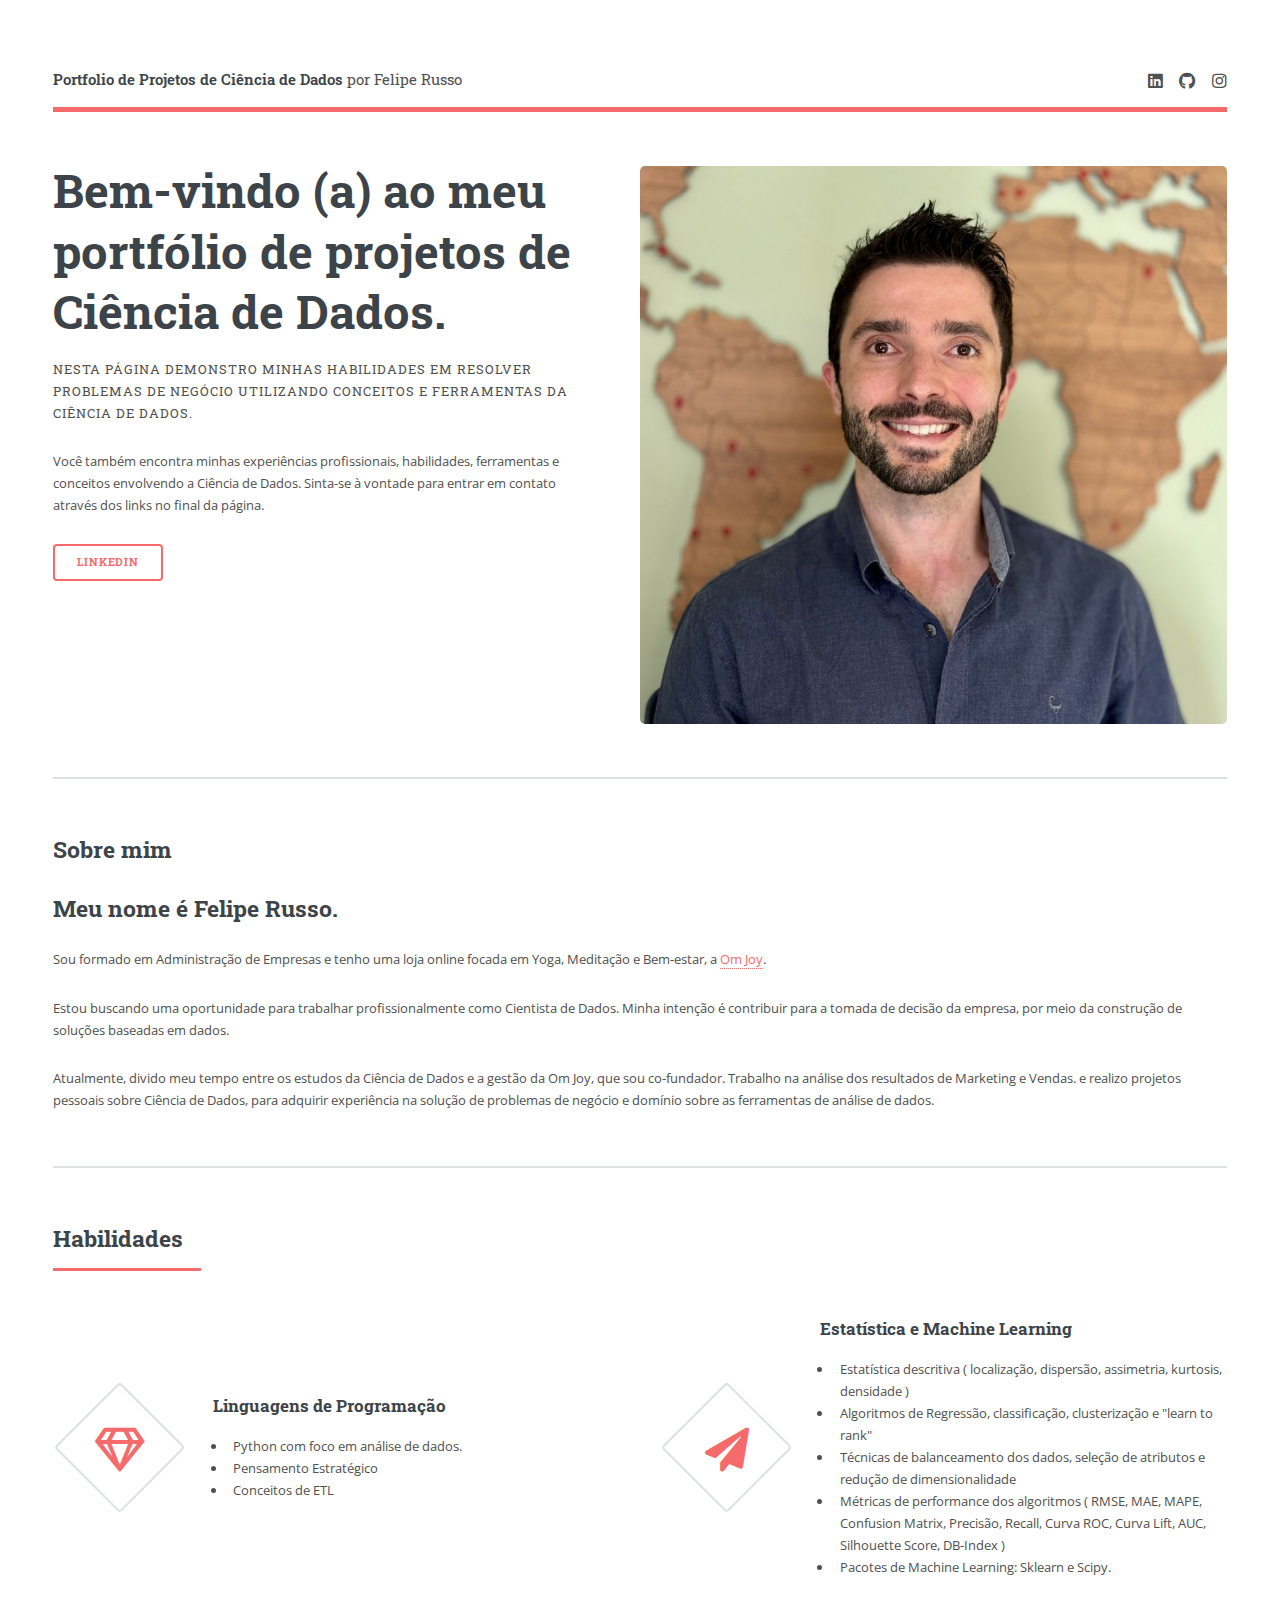
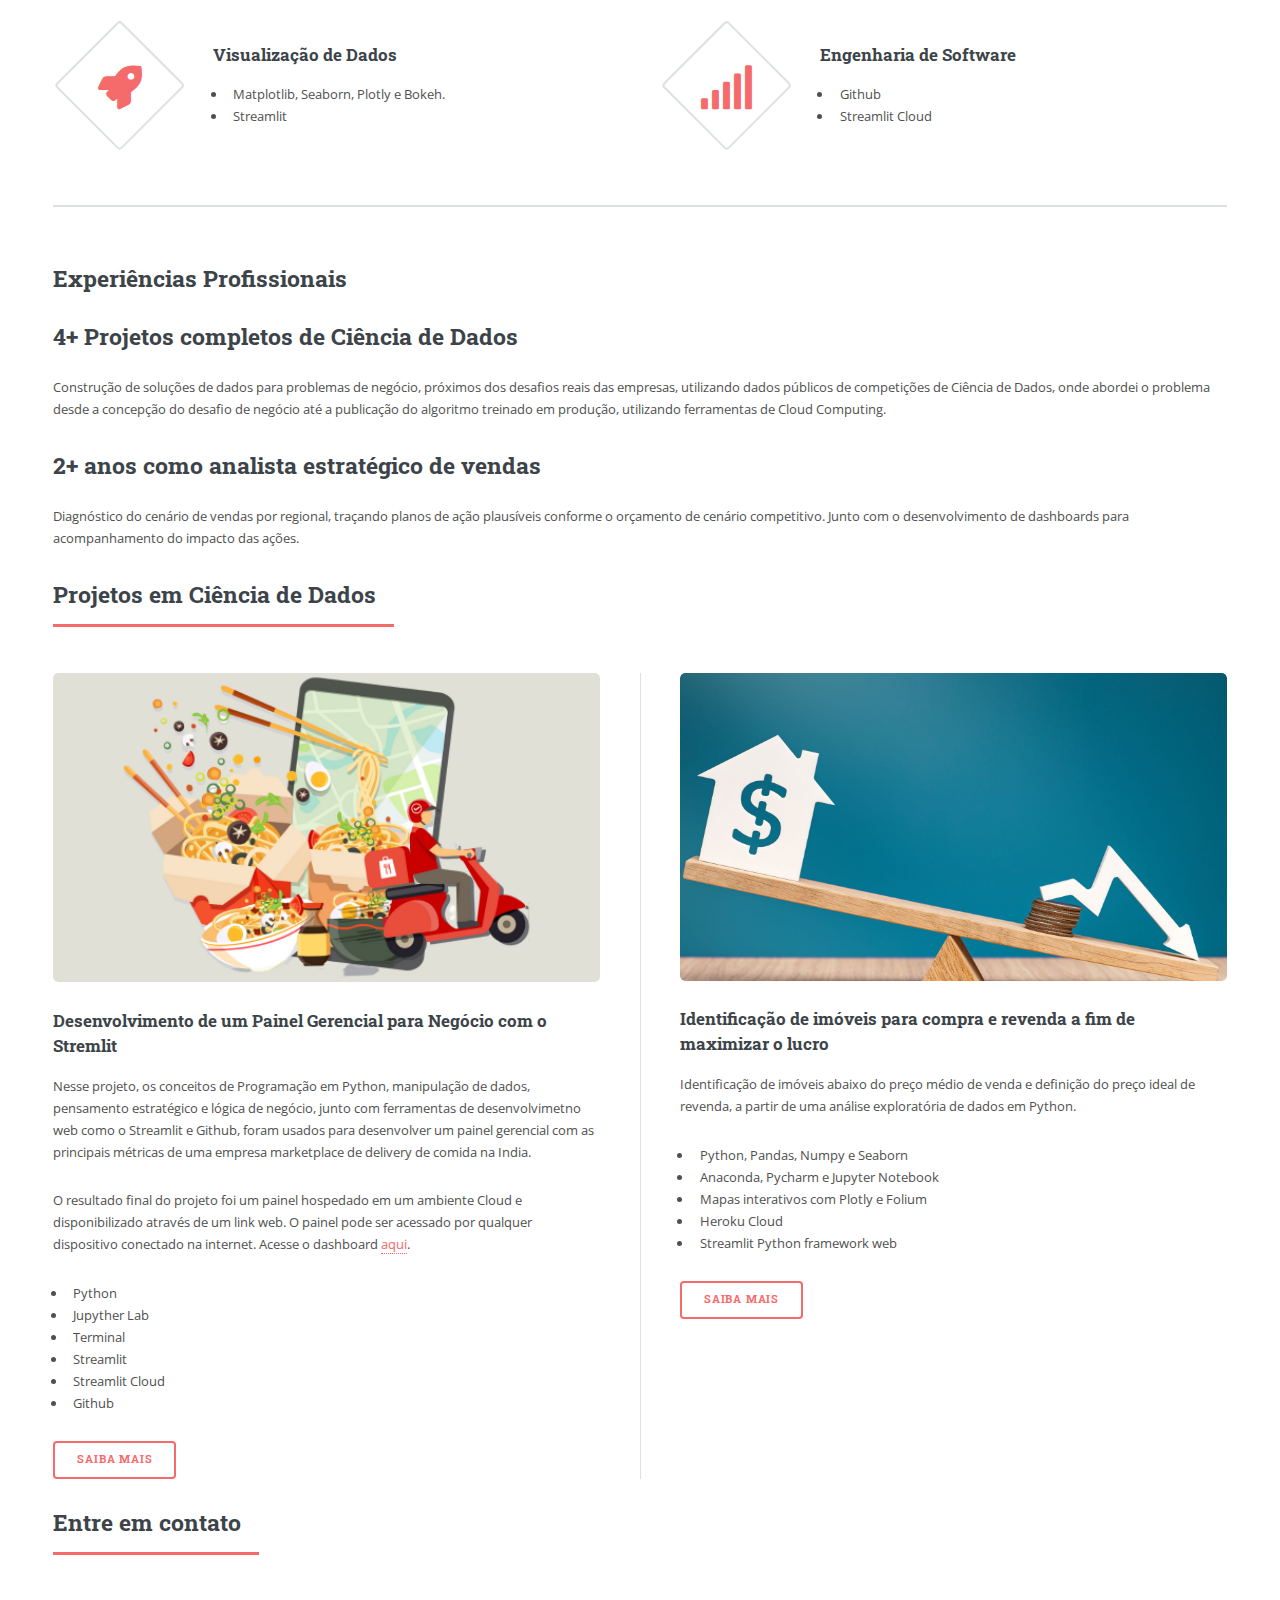
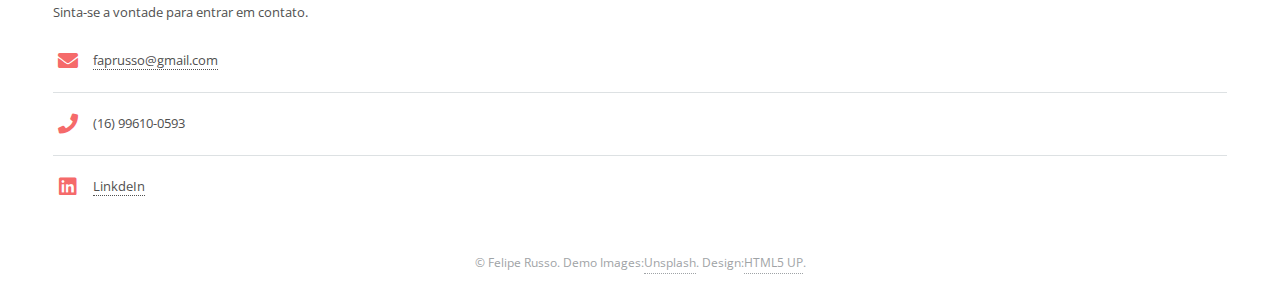
==== commit 6f0e6216: "update index.html" ====
--- a/index.html
+++ b/index.html
@@ -110,13 +110,11 @@
             <article>
               <span class="icon fa-gem"></span>
               <div class="content">
-                <h3>Linguagens de Programação e Banco de Dados</h3>
+                <h3>Linguagens de Programação</h3>
                 <ul>
                   <li>Python com foco em análise de dados.</li>
-                  <li>Web scraping com Python</li>
-                  <li>SQL para extração de dados</li>
-                  <li>R para modelagem estatística</li>
-                  <li>Banco de Dados SQLite, Postres, MySQL, Oracle, MongoDB e Cassandra.</li>
+                  <li>Pensamento Estratégico</li>
+                  <li>Conceitos de ETL</li>
                 </ul>
               </div>
             </article>
@@ -141,7 +139,7 @@
                 <h3>Visualização de Dados</h3>
                 <ul>
                   <li>Matplotlib, Seaborn, Plotly e Bokeh.</li>
-                  <li>Power BI, Tableau, Metabase e Looker.</li>
+                  <li>Streamlit</li>
                 </ul>
               </div>
             </article>
@@ -150,9 +148,8 @@
               <div class="content">
                 <h3>Engenharia de Software</h3>
                 <ul>
-                  <li>Git, Github, Gitlab, Cookiecutter, Virtual Environment e Docker</li>
-                  <li>Streamlit, Flask, Python API's</li>
-                  <li>Cloud Heroku, AWS Amazon, Google Cloud Platform ( GCP ) e Azure</li>
+                  <li>Github</li>
+                  <li>Streamlit Cloud</li>
                 </ul>
               </div>
             </article>
@@ -187,7 +184,8 @@
             </header>
             <div class="posts">
               <article>
-                <a href="https://github.com/faprusso/FTC-ANALISE-PYTHON-FOME-ZERO/tree/main" target="_blank" class="image"><img src="images/food_delivery_2.png" alt="food_delivery" /></a>
+                <a href="https://github.com/faprusso/FTC-ANALISE-PYTHON-FOME-ZERO/tree/main" target="_blank"
+                  class="image"><img src="images/food_delivery_2.png" alt="food_delivery" /></a>
                 <h3>
                   Desenvolvimento de um Painel Gerencial para Negócio com o Stremlit
                 </h3>
@@ -201,7 +199,8 @@
                 <p>
                   O resultado final do projeto foi um painel hospedado em um ambiente Cloud
                   e disponibilizado através de um link web. O painel pode ser acessado por
-                  qualquer dispositivo conectado na internet. Acesse o dashboard <a href="https://felipe-ftc-fome-zero.streamlit.app/" target="_blank">aqui</a>.
+                  qualquer dispositivo conectado na internet. Acesse o dashboard <a
+                    href="https://felipe-ftc-fome-zero.streamlit.app/" target="_blank">aqui</a>.
                 </p>
                 <ul>
                   <li>Python</li>
@@ -212,7 +211,8 @@
                   <li>Github</li>
                 </ul>
                 <ul class="actions">
-                  <li><a href="https://github.com/faprusso/FTC-ANALISE-PYTHON-FOME-ZERO/tree/main" target="_blank" class="button">Saiba
+                  <li><a href="https://github.com/faprusso/FTC-ANALISE-PYTHON-FOME-ZERO/tree/main" target="_blank"
+                      class="button">Saiba
                       Mais</a></li>
                 </ul>
               </article>
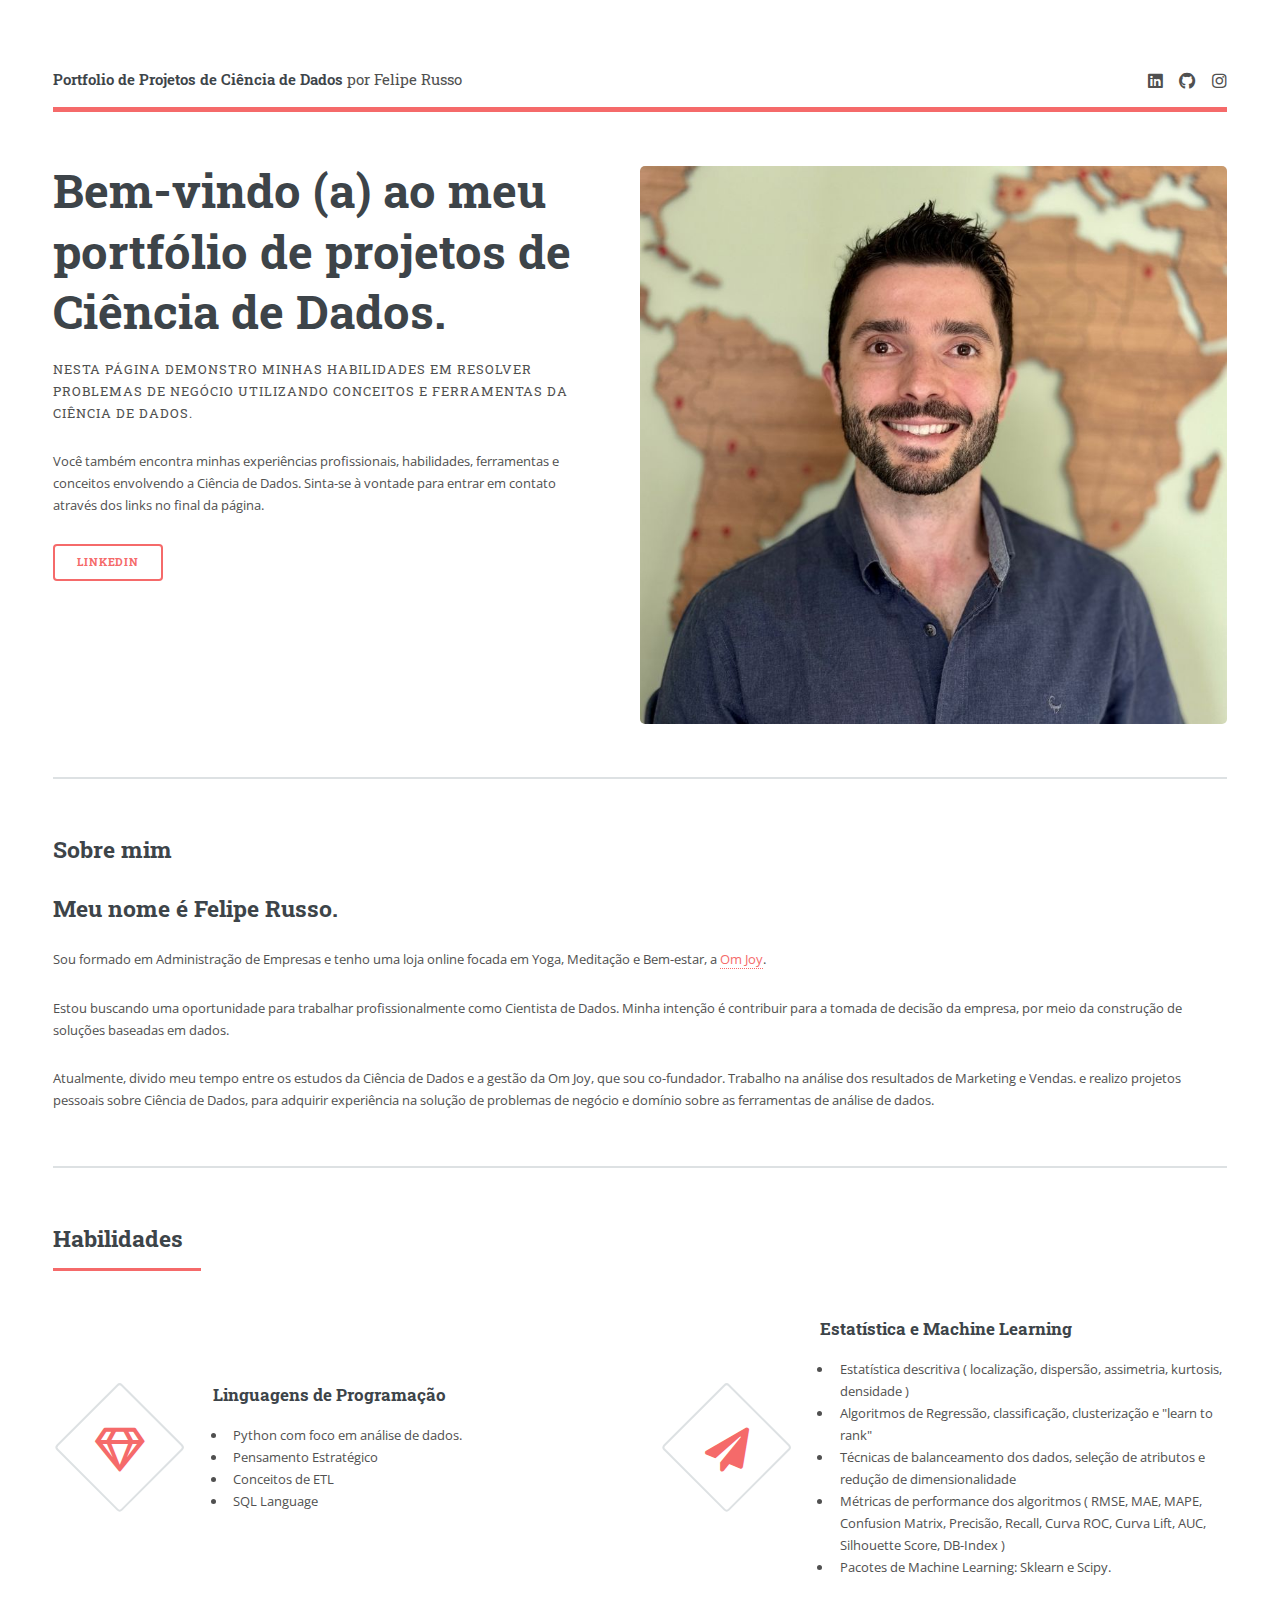
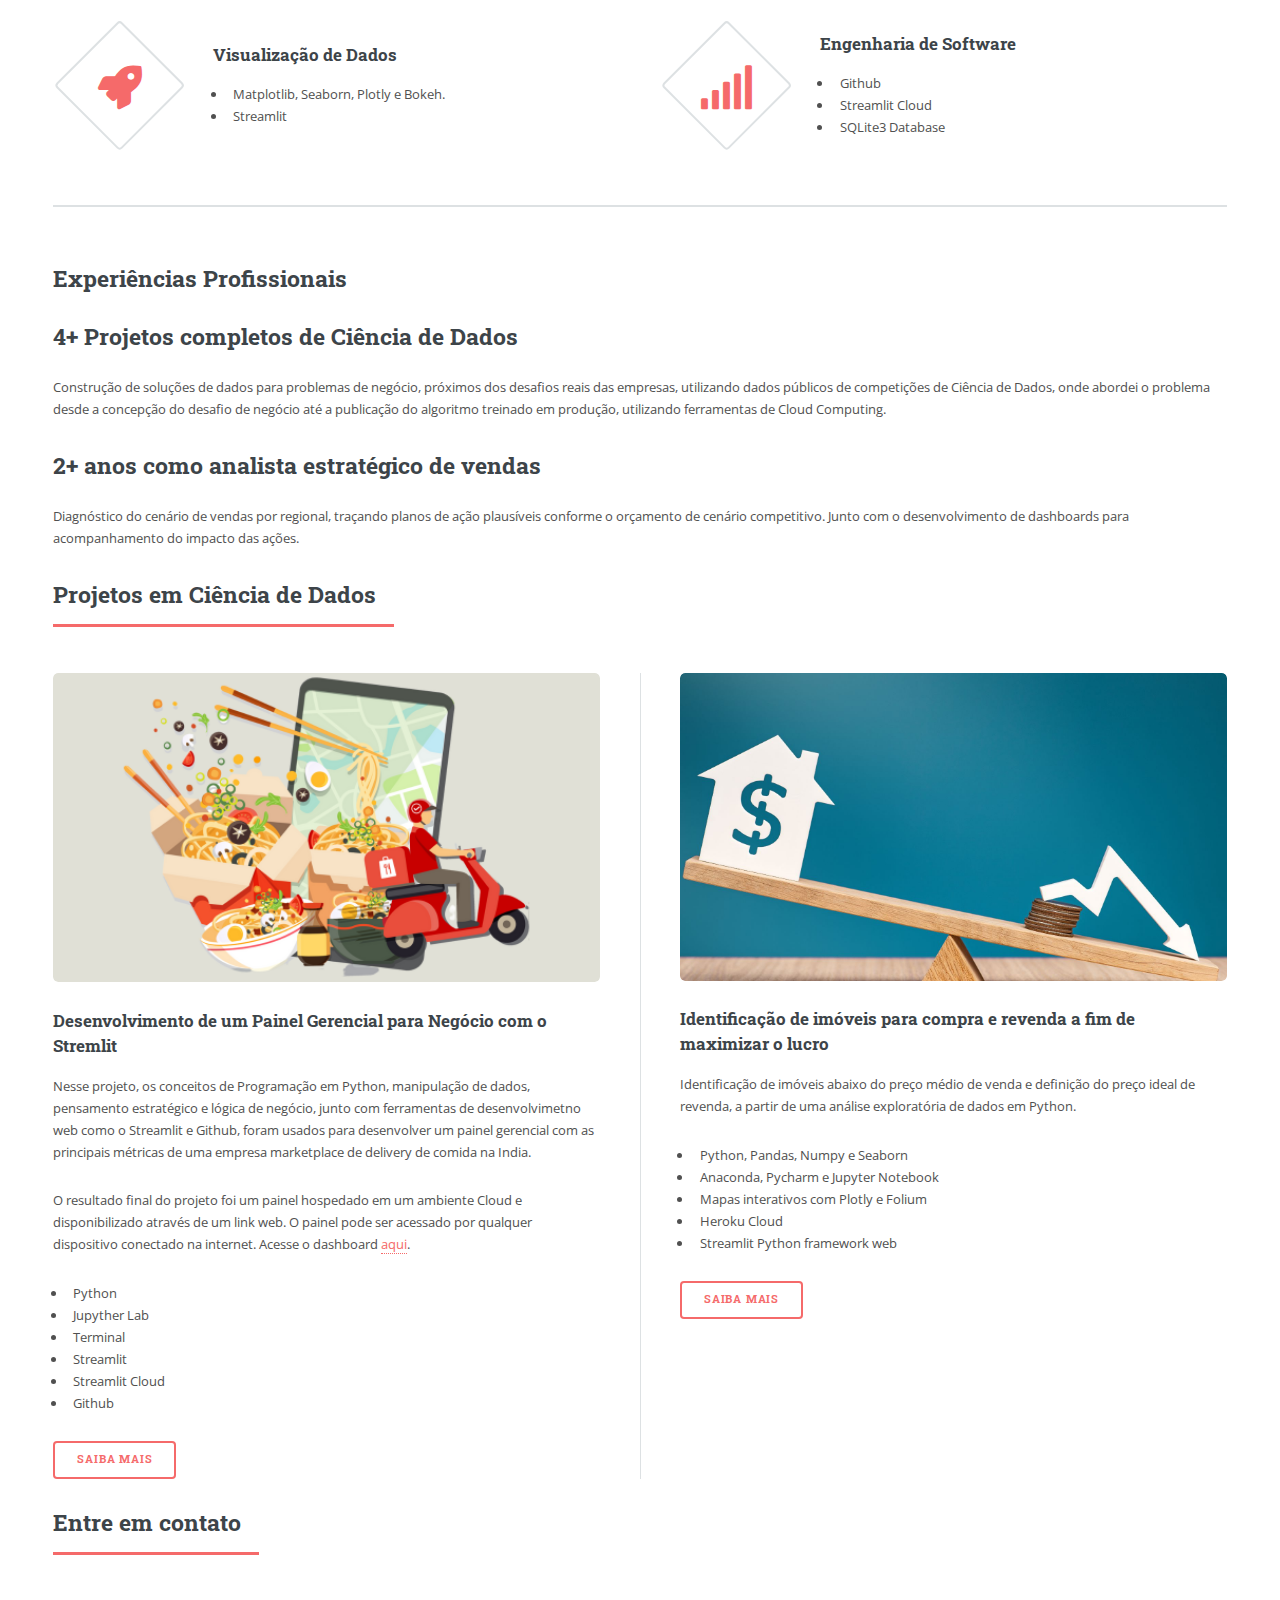
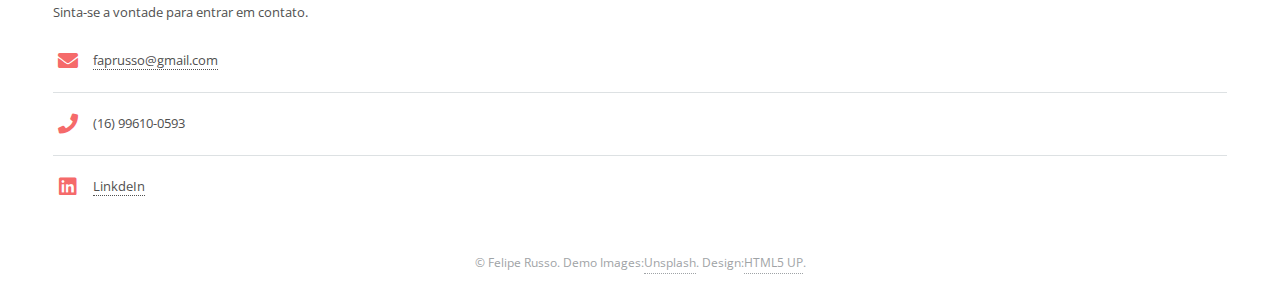
==== commit f915a9fb: "Add files via upload" ====
--- a/index.html
+++ b/index.html
@@ -115,6 +115,7 @@
                   <li>Python com foco em análise de dados.</li>
                   <li>Pensamento Estratégico</li>
                   <li>Conceitos de ETL</li>
+                  <li>SQL Language</li>
                 </ul>
               </div>
             </article>
@@ -150,6 +151,7 @@
                 <ul>
                   <li>Github</li>
                   <li>Streamlit Cloud</li>
+                  <li>SQLite3 Database</li>
                 </ul>
               </div>
             </article>
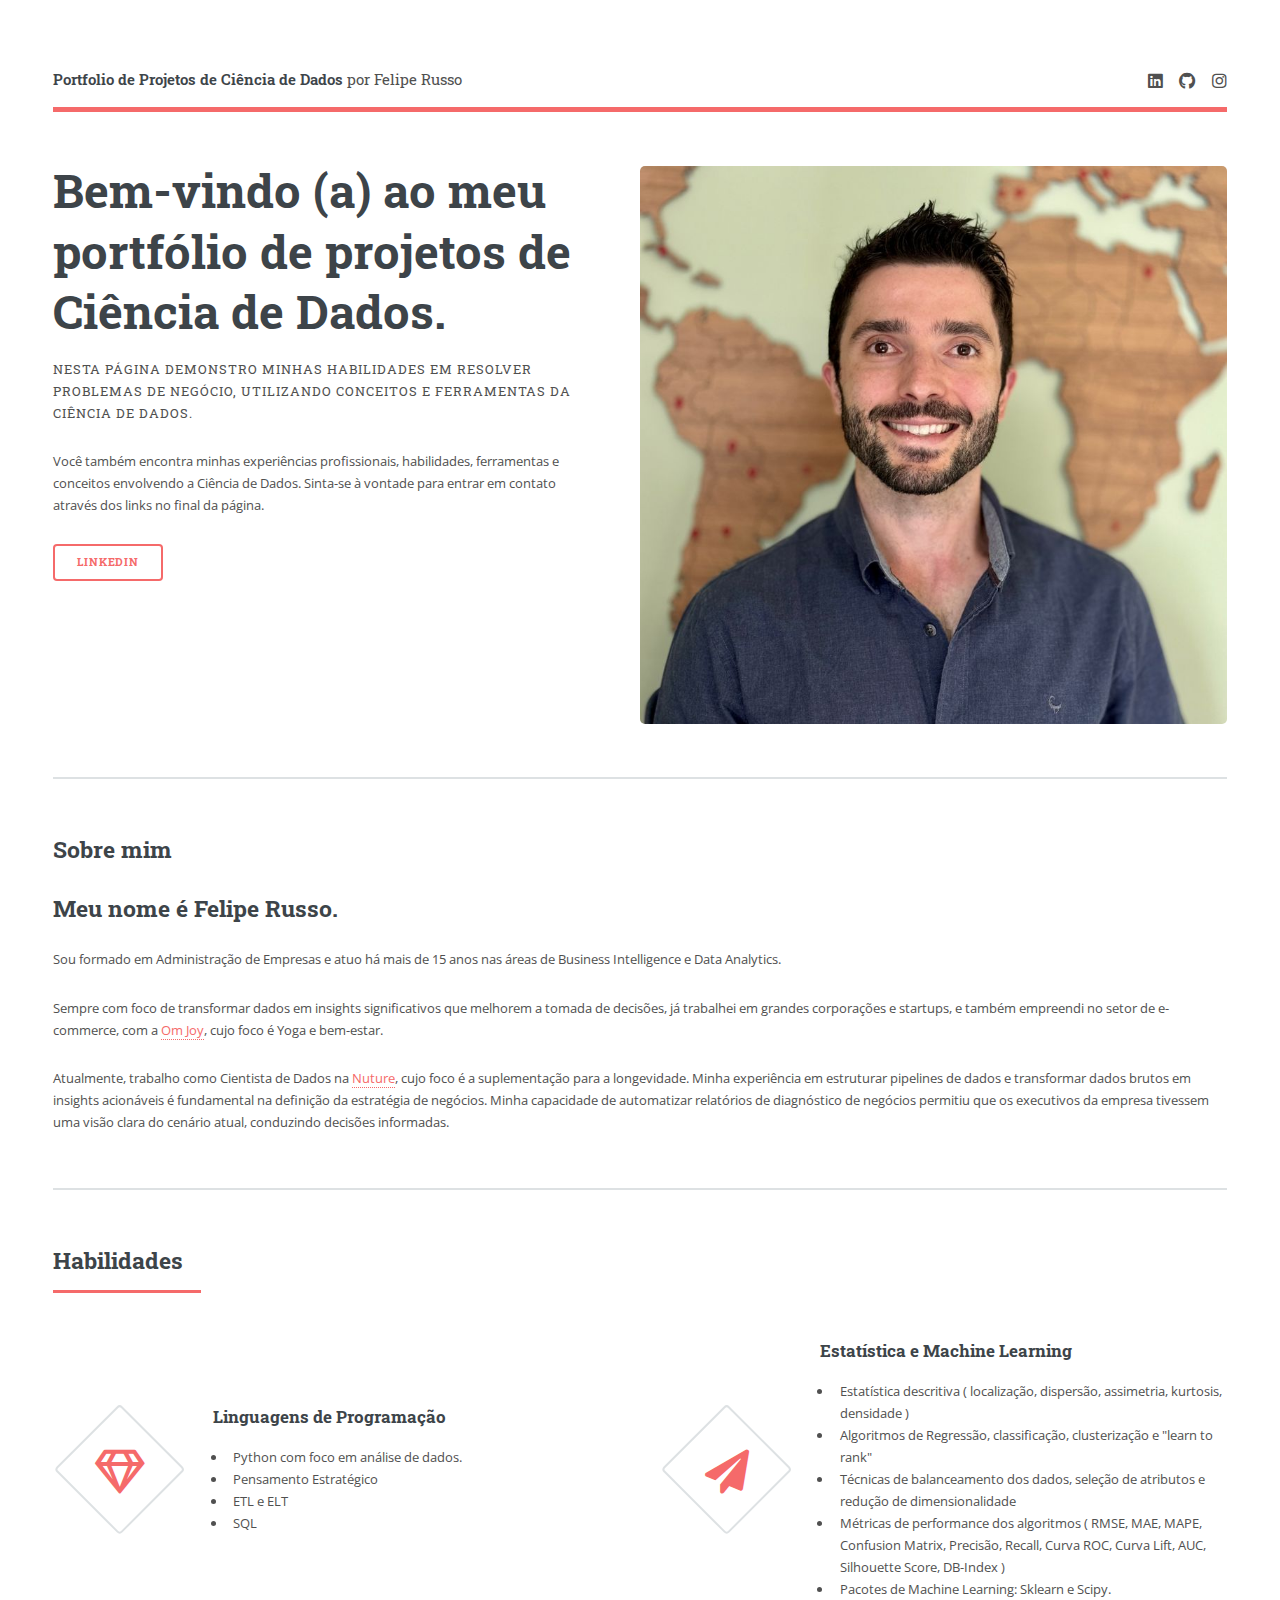
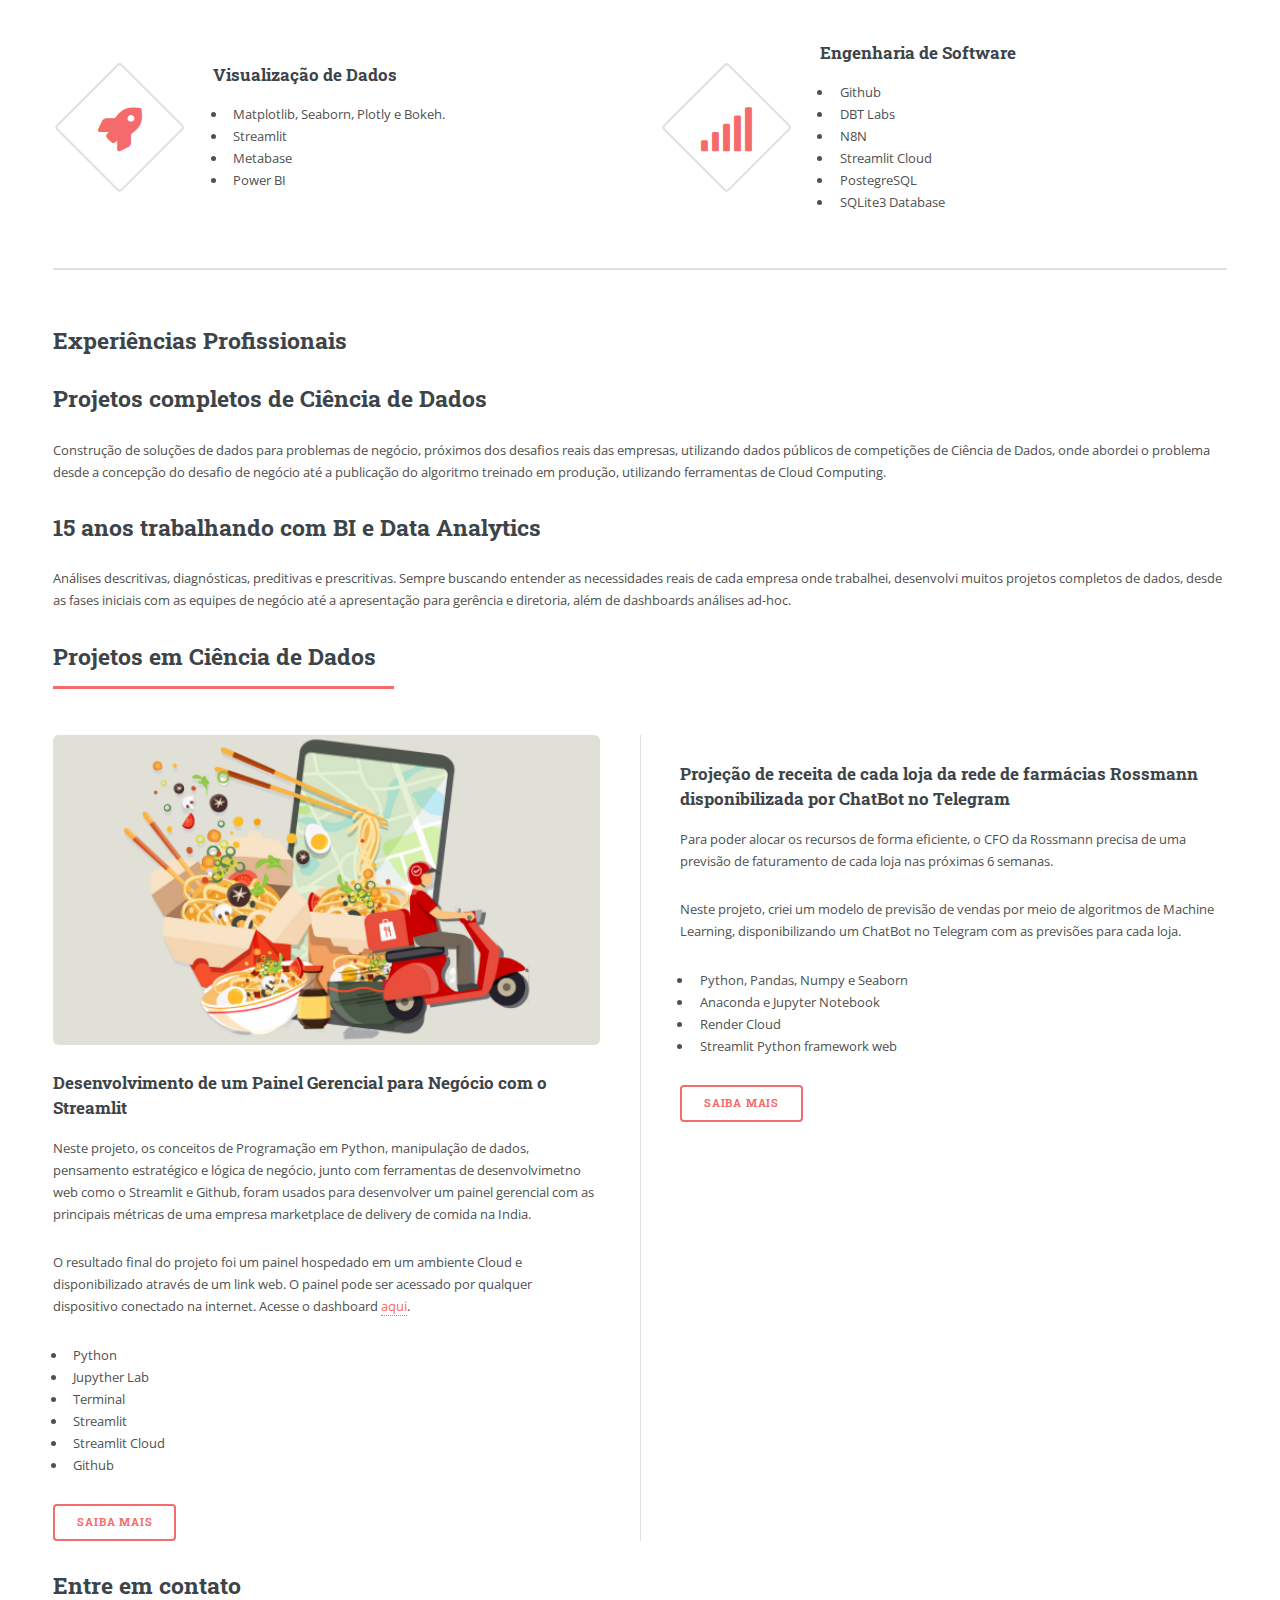
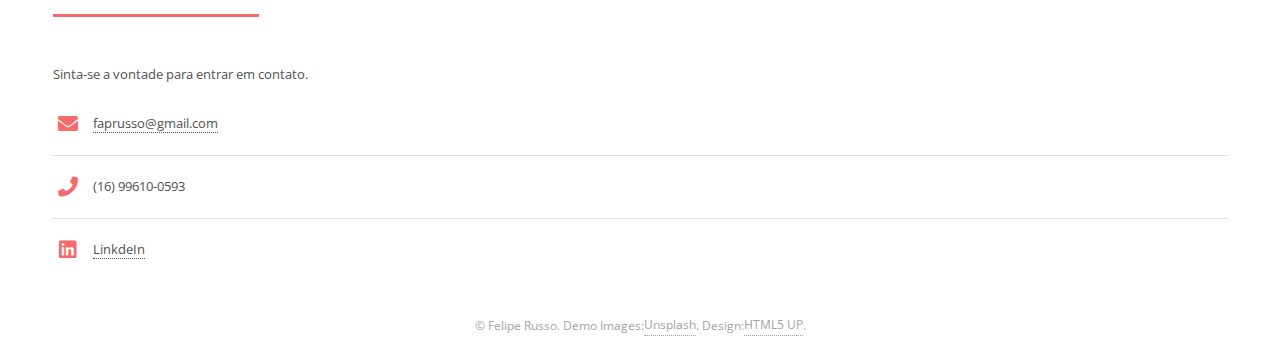
==== commit d8731b72: "Update index.html" ====
--- a/index.html
+++ b/index.html
@@ -50,7 +50,7 @@
               </h1>
               <p>
                 Nesta página demonstro minhas habilidades em resolver
-                problemas de negócio utilizando conceitos e ferramentas da
+                problemas de negócio, utilizando conceitos e ferramentas da
                 Ciência de Dados.
               </p>
             </header>
@@ -81,23 +81,24 @@
           <!-- Content -->
           <h2 id="content">Meu nome é Felipe Russo.</h2>
           <p>
-            Sou formado em Administração de Empresas e tenho uma loja online
-            focada em Yoga, Meditação e Bem-estar, a
-            <a href="https://www.omjoy.com.br/" target="_blank">Om Joy</a>.
+            Sou formado em Administração de Empresas e atuo há mais de 15 anos nas áreas de Business Intelligence e Data
+            Analytics.
           </p>
           <p>
-            Estou buscando uma oportunidade para trabalhar profissionalmente
-            como Cientista de Dados. Minha intenção é contribuir para a tomada
-            de decisão da empresa, por meio da construção de soluções baseadas
-            em dados.
+            Sempre com foco de transformar dados em insights significativos que melhorem a tomada de decisões, já
+            trabalhei em
+            grandes corporações e startups, e também empreendi no setor de e-commerce, com a <a
+              href="https://www.omjoy.com.br/">Om Joy</a>, cujo foco é Yoga e bem-estar.
+
           </p>
           <p>
-            Atualmente, divido meu tempo entre os estudos da Ciência de Dados
-            e a gestão da Om Joy, que sou co-fundador. Trabalho na análise dos
-            resultados de Marketing e Vendas. e realizo projetos pessoais
-            sobre Ciência de Dados, para adquirir experiência na solução de
-            problemas de negócio e domínio sobre as ferramentas de análise de
-            dados.
+            Atualmente, trabalho como Cientista de Dados na <a href="https://www.nuture.com.br/">Nuture</a>, cujo foco é
+            a suplementação para a longevidade.
+            Minha experiência em estruturar pipelines de dados e transformar dados brutos em insights acionáveis ​​é
+            fundamental na definição
+            da estratégia de negócios. Minha capacidade de automatizar relatórios de diagnóstico de negócios permitiu
+            que os executivos da empresa tivessem uma
+            visão clara do cenário atual, conduzindo decisões informadas.
           </p>
         </section>
 
@@ -114,8 +115,8 @@
                 <ul>
                   <li>Python com foco em análise de dados.</li>
                   <li>Pensamento Estratégico</li>
-                  <li>Conceitos de ETL</li>
-                  <li>SQL Language</li>
+                  <li>ETL e ELT</li>
+                  <li>SQL</li>
                 </ul>
               </div>
             </article>
@@ -141,6 +142,8 @@
                 <ul>
                   <li>Matplotlib, Seaborn, Plotly e Bokeh.</li>
                   <li>Streamlit</li>
+                  <li>Metabase</li>
+                  <li>Power BI</li>
                 </ul>
               </div>
             </article>
@@ -150,7 +153,10 @@
                 <h3>Engenharia de Software</h3>
                 <ul>
                   <li>Github</li>
+                  <li>DBT Labs</li>
+                  <li>N8N</li>
                   <li>Streamlit Cloud</li>
+                  <li>PostegreSQL</li>
                   <li>SQLite3 Database</li>
                 </ul>
               </div>
@@ -166,17 +172,20 @@
           </header>
 
           <!-- Content -->
-          <h2 id="content">4+ Projetos completos de Ciência de Dados</h2>
+          <h2 id="content">Projetos completos de Ciência de Dados</h2>
           <p>Construção de soluções de dados para problemas de negócio, próximos dos desafios
             reais das empresas, utilizando dados públicos de competições de Ciência de Dados,
             onde abordei o problema desde a concepção do desafio de negócio até a
             publicação do algoritmo treinado em produção, utilizando ferramentas de Cloud
             Computing.</p>
 
-          <h2 id="content">2+ anos como analista estratégico de vendas</h2>
-          <p>Diagnóstico do cenário de vendas por regional, traçando planos de ação plausíveis
-            conforme o orçamento de cenário competitivo. Junto com o desenvolvimento de dashboards para acompanhamento
-            do impacto das ações.</p>
+          <h2 id="content">15 anos trabalhando com BI e Data Analytics</h2>
+          <p>Análises descritivas, diagnósticas, preditivas e prescritivas. Sempre buscando entender as necessidades
+            reais de cada empresa onde trabalhei,
+            desenvolvi muitos projetos completos de dados, desde as fases iniciais com as equipes de negócio até a
+            apresentação para gerência e diretoria, além de dashboards
+            análises ad-hoc.
+          </p>
 
 
           <!-- Projetos em Ciência de Dados  -->
@@ -189,10 +198,10 @@
                 <a href="https://github.com/faprusso/FTC-ANALISE-PYTHON-FOME-ZERO/tree/main" target="_blank"
                   class="image"><img src="images/food_delivery_2.png" alt="food_delivery" /></a>
                 <h3>
-                  Desenvolvimento de um Painel Gerencial para Negócio com o Stremlit
+                  Desenvolvimento de um Painel Gerencial para Negócio com o Streamlit
                 </h3>
                 <p>
-                  Nesse projeto, os conceitos de Programação em Python, manipulação de
+                  Neste projeto, os conceitos de Programação em Python, manipulação de
                   dados, pensamento estratégico e lógica de negócio, junto com ferramentas
                   de desenvolvimetno web como o Streamlit e Github, foram usados para
                   desenvolver um painel gerencial com as principais métricas de uma empresa
@@ -219,25 +228,28 @@
                 </ul>
               </article>
               <article>
-                <a href="#" class="image"><img src="images/cluster_imob.jpg" alt="" /></a>
+                <a href="#" class="image"><img src="images/rossmann_capa.jpg" alt="" /></a>
                 <h3>
-                  Identificação de imóveis para compra e revenda a fim de
-                  maximizar o lucro
+                  Projeção de receita de cada loja da rede de farmácias Rossmann disponibilizada por ChatBot no Telegram
                 </h3>
                 <p>
-                  Identificação de imóveis abaixo do preço médio de venda e
-                  definição do preço ideal de revenda, a partir de uma análise
-                  exploratória de dados em Python.
-                </p>
+                  Para poder alocar os recursos de forma eficiente, o CFO da Rossmann precisa de uma previsão de
+                  faturamento de cada loja nas próximas 6 semanas. 
+                </p>
+
+                <p>
+                  Neste projeto, criei um modelo de previsão de vendas por meio de algoritmos de Machine Learning, disponibilizando
+                  um ChatBot no Telegram com as previsões para cada loja.
+                </p>
+                
                 <ul>
                   <li>Python, Pandas, Numpy e Seaborn</li>
-                  <li>Anaconda, Pycharm e Jupyter Notebook</li>
-                  <li>Mapas interativos com Plotly e Folium</li>
-                  <li>Heroku Cloud</li>
+                  <li>Anaconda e Jupyter Notebook</li>
+                  <li>Render Cloud</li>
                   <li>Streamlit Python framework web</li>
                 </ul>
                 <ul class="actions">
-                  <li><a href="#" class="button">Saiba Mais</a></li>
+                  <li><a href="https://github.com/faprusso/rossmann_sales_predictions" target="_blank" class="button">Saiba Mais</a></li>
                 </ul>
                 <!-- </article>
               <article>
@@ -342,4 +354,4 @@
   <script src="assets/js/main.js"></script>
 </body>
 
-</html>+</html>
